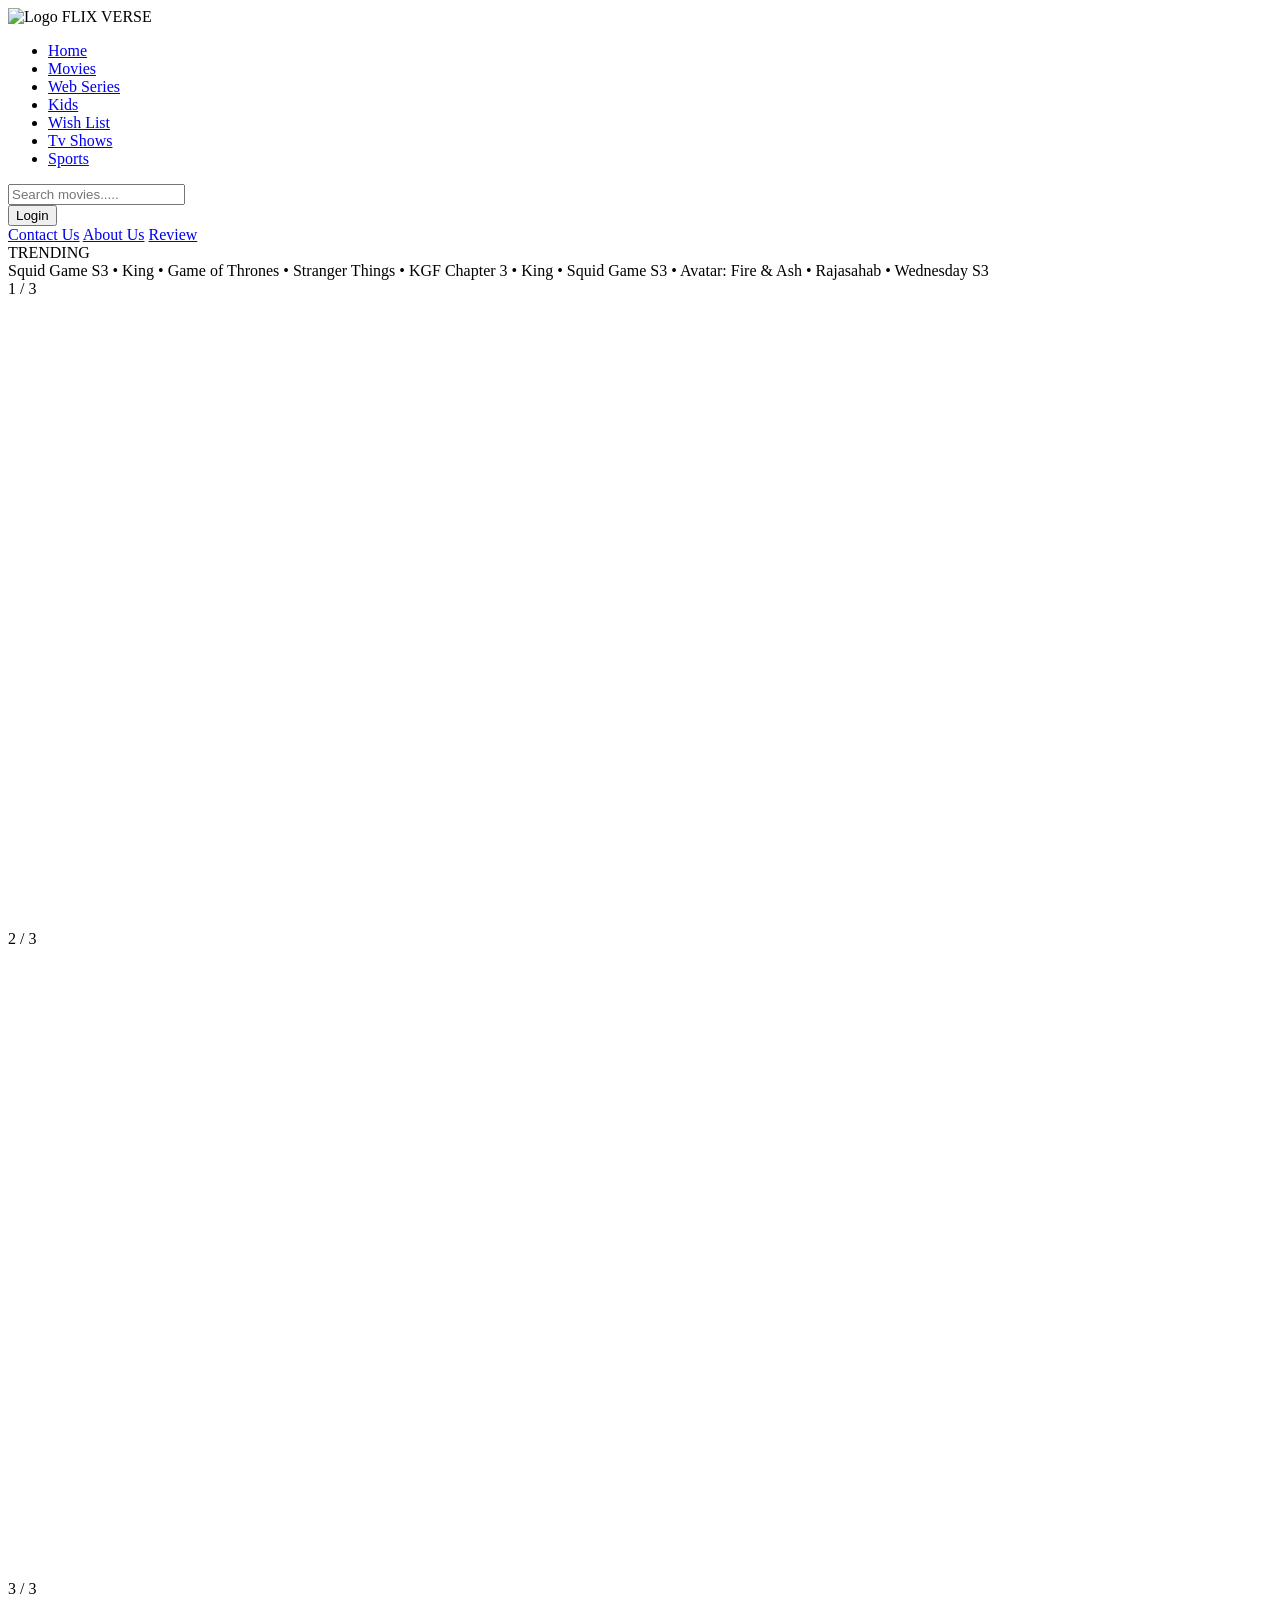
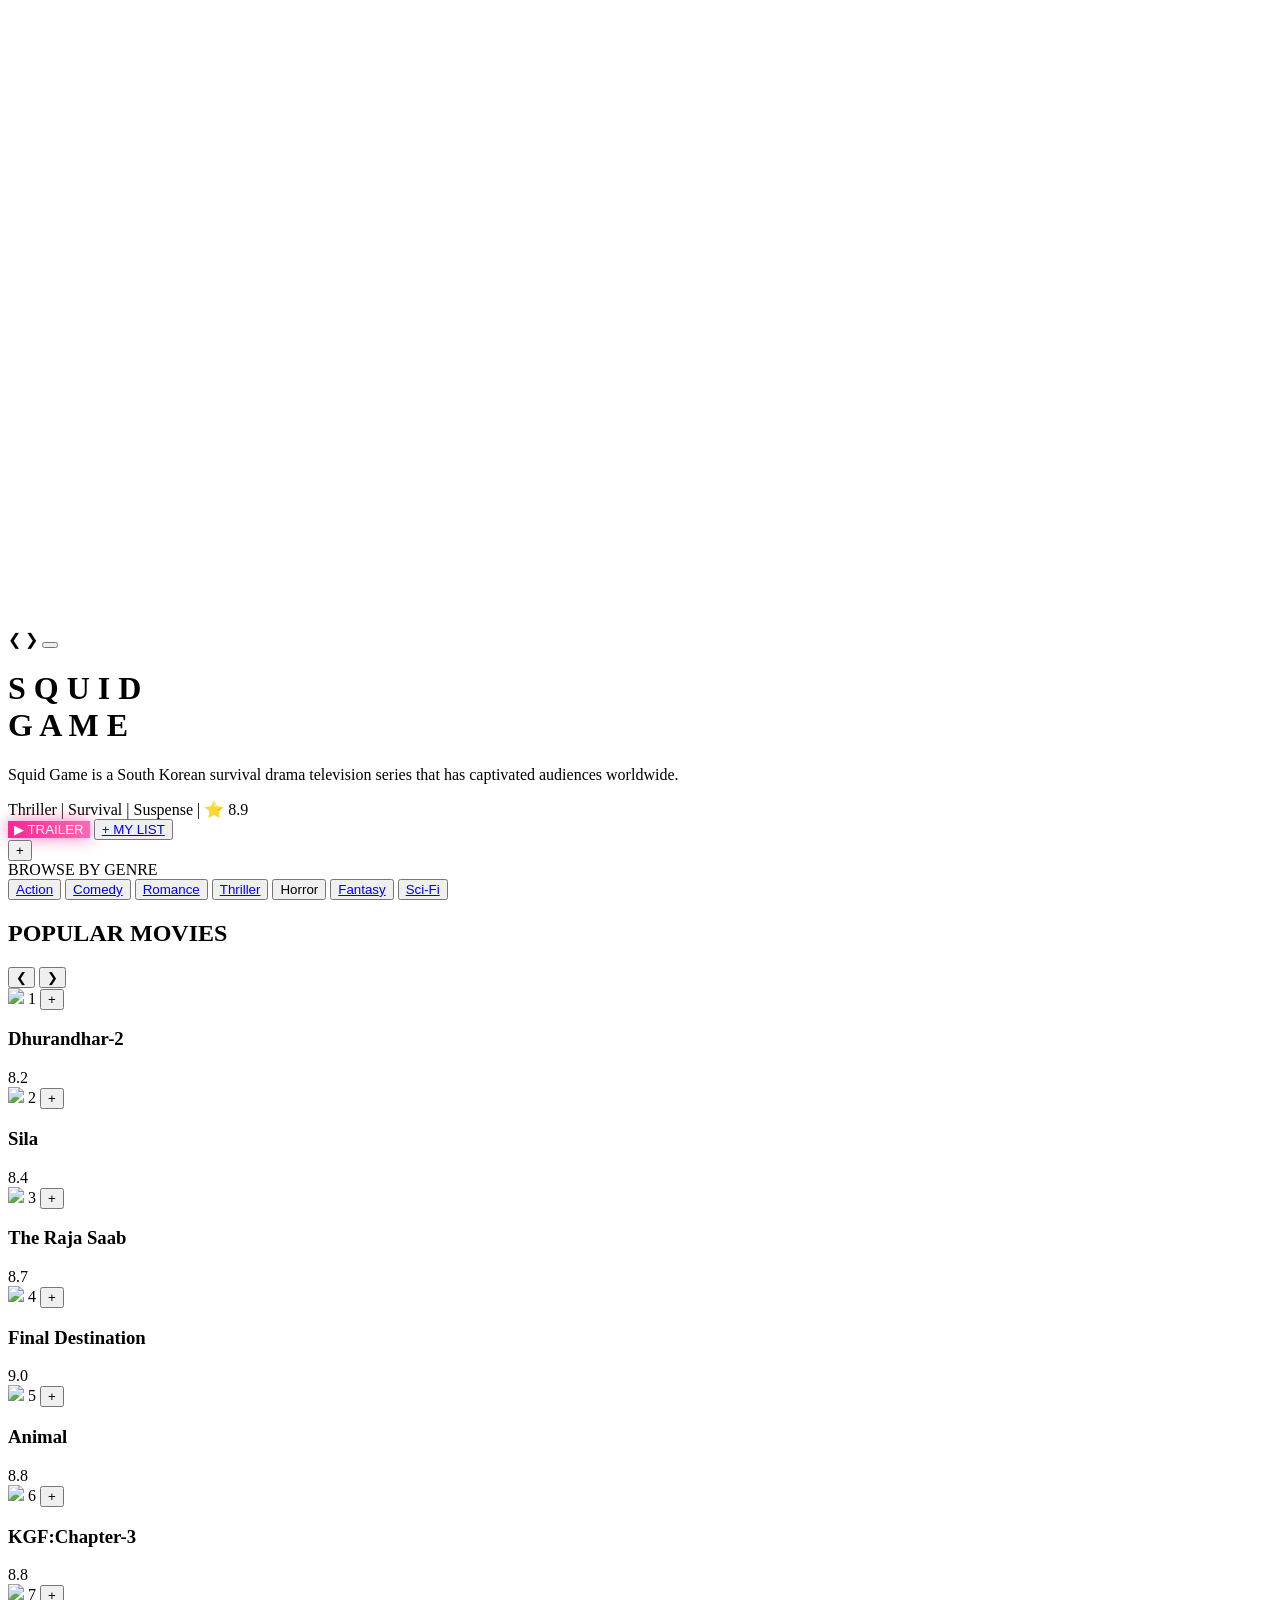
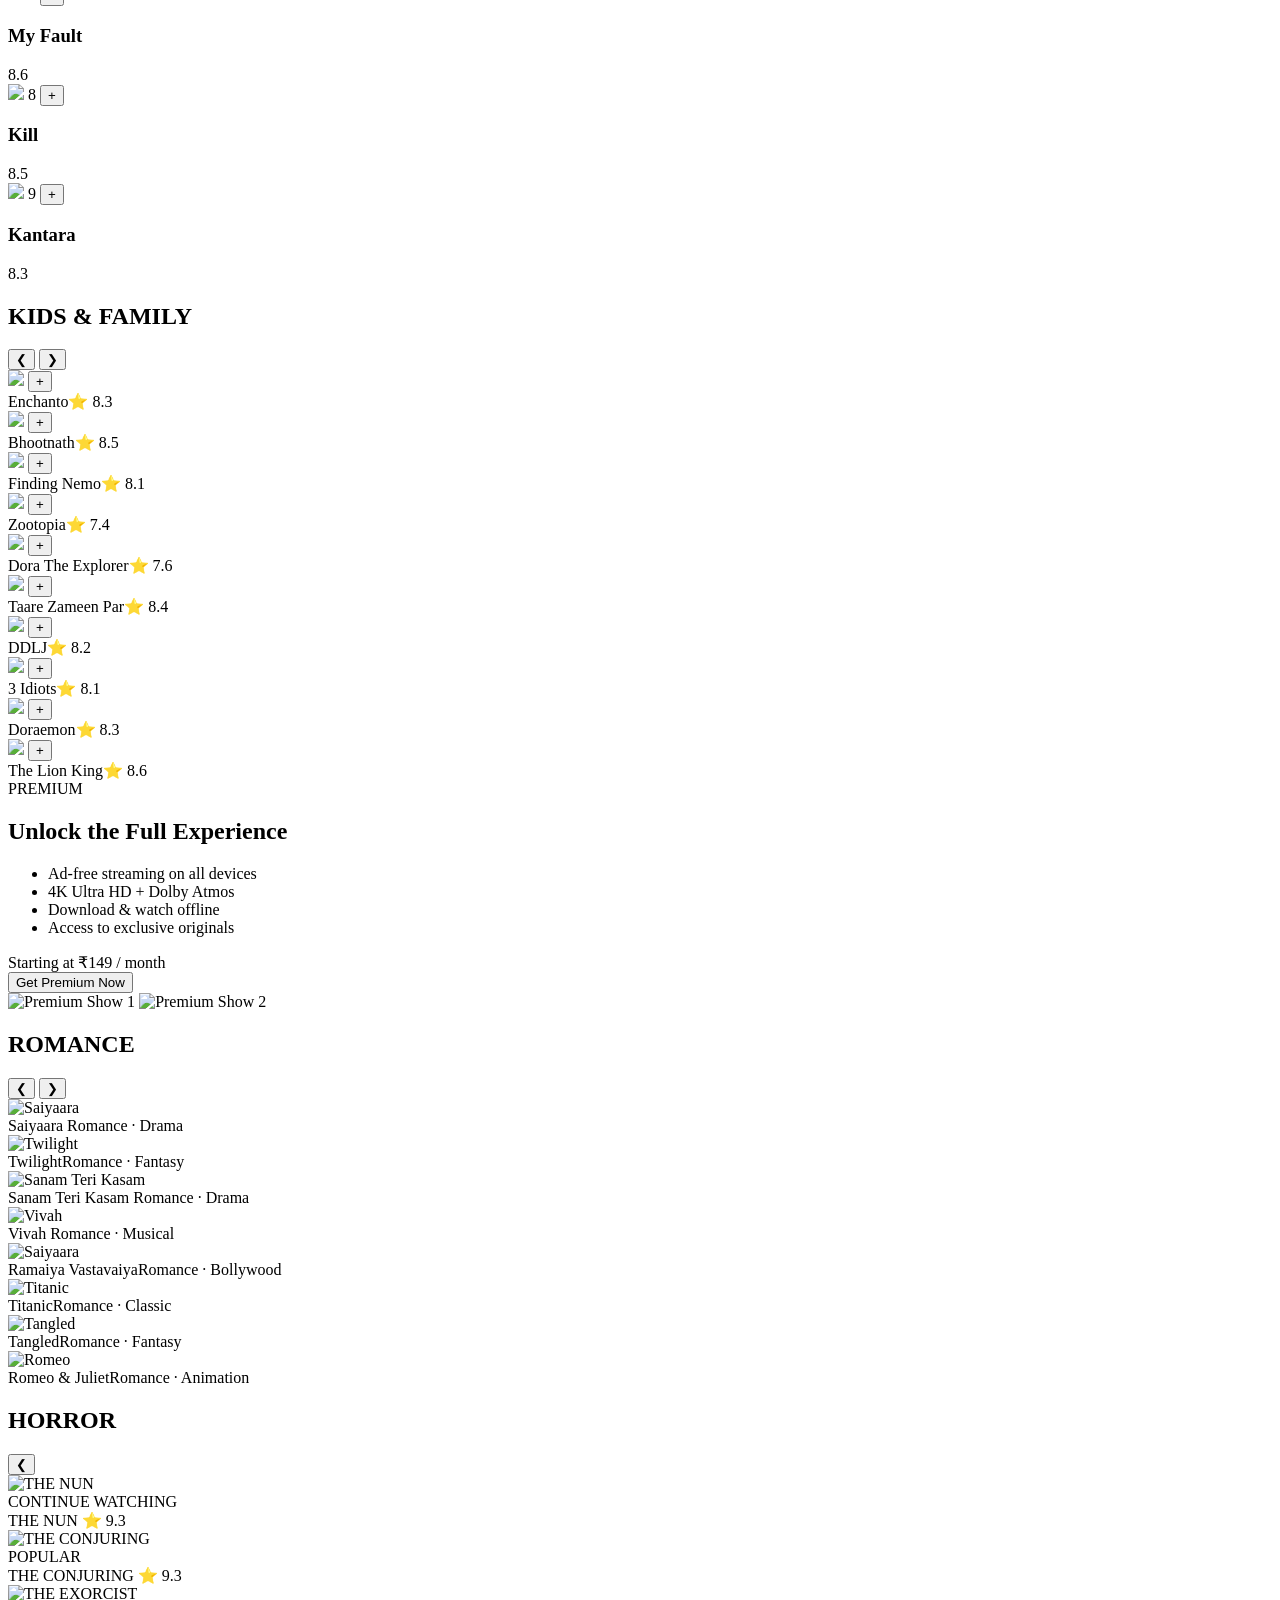
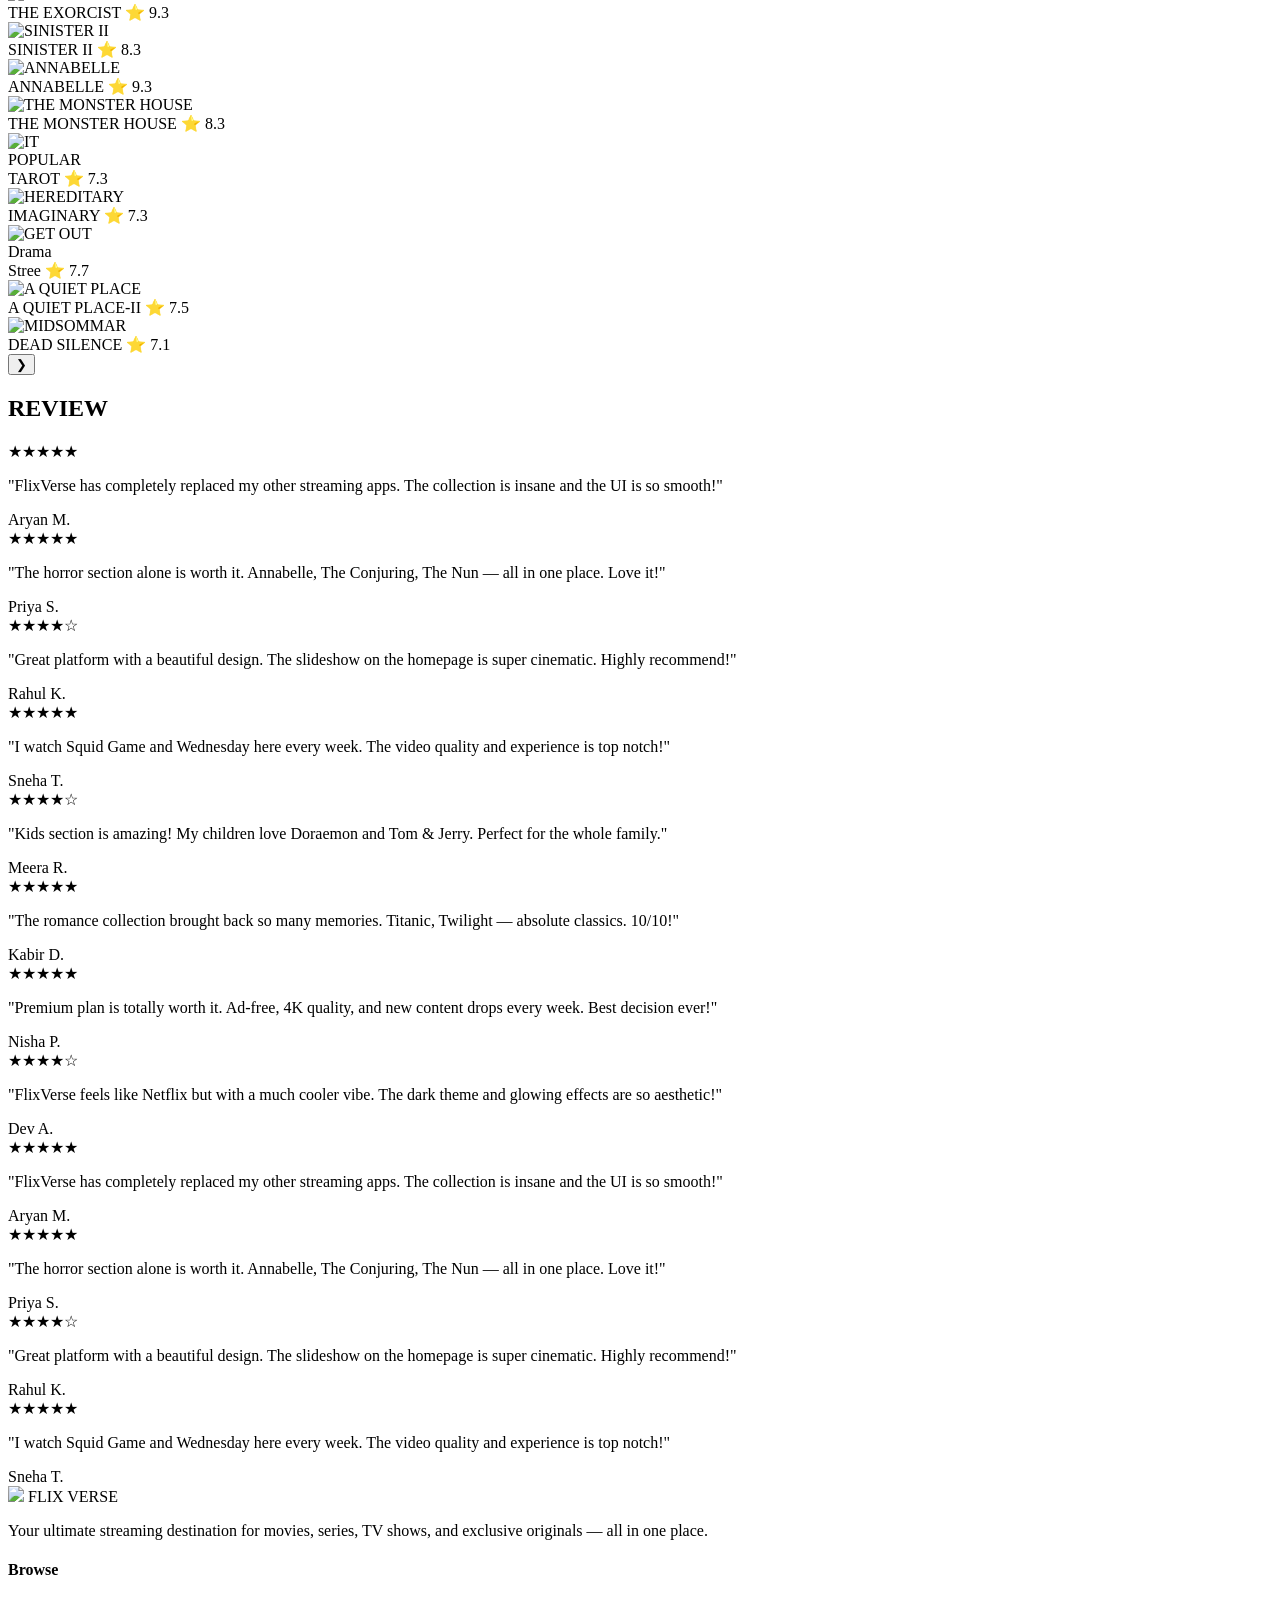
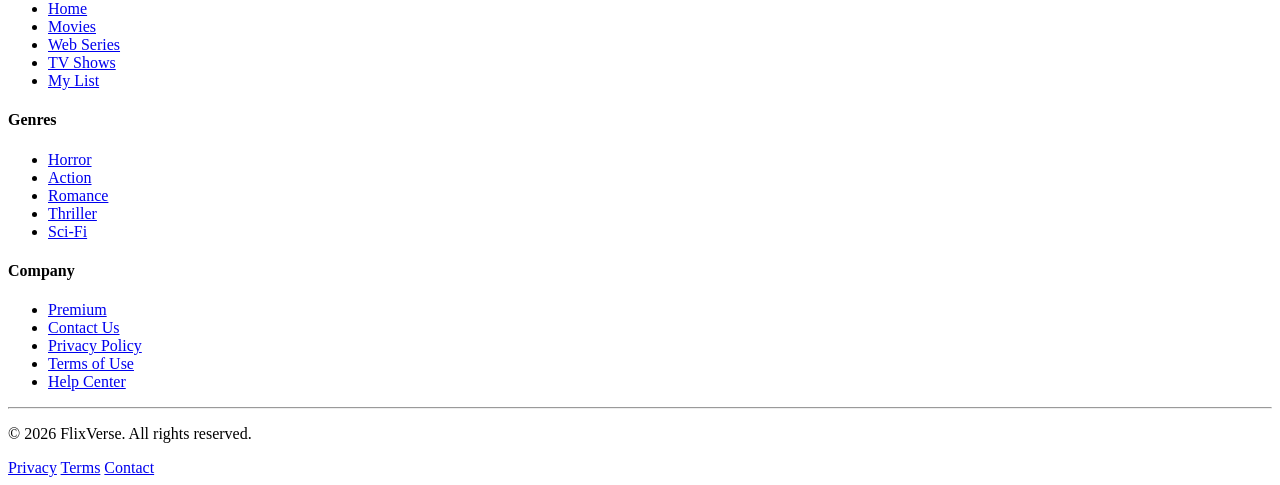
==== index.html @ a15ef5d1 "Rename Index.html to index.html" ====
<!DOCTYPE html>
<html lang="en">
<head>
    <title>FLIXVERSE - HOME</title>
    <link rel="stylesheet" href="CSS/Styleindex.css">
    <link rel="stylesheet" href="https://cdnjs.cloudflare.com/ajax/libs/font-awesome/7.0.1/css/all.min.css">
    <link href="https://fonts.googleapis.com/css2?family=Outfit:wght@300;400;600;800&display=swap" rel="stylesheet">
</head>
<body>
    <div class="box1">
        <img src="MEDIA/logo1.png" alt="Logo">
        <span class="flix">FLIX</span>
        <span class="verse">VERSE</span>
    
    <div class="nav">
      <ul>
        <li><a href="#home">Home</a></li>
        <li><a href="HTML/movies.html">Movies</a></li>
        <li id="ws"><a href="HTML/webseries.html">Web Series</a></li>
        <li><a href="HTML/kids.html">Kids</a></li>
        <li><a href="HTML/wishlist.html">Wish List</a></li>
        <li id="tv"><a href="HTML/tvshow.html">Tv Shows</a></li>
        <li><a href="HTML/sports.html">Sports</a></li>
      </ul>
    </div>

    <div class="search-box">
    <i class="fa-solid fa-magnifying-glass search-icon" id="searchToggle" onclick="toggleSearch()"></i>
    <input type="text" class="search-input" id="searchInput" placeholder="Search movies.....">
    </div>

    <div class="icon">
        <button class="btn1" onclick="window.location.href='html/login.html'">Login</button>
    </div>
<div class="menuicon" id="menuIcon" onclick="toggleMenu()">
    <i class="fa-solid fa-bars" id="menuBarsIcon"></i>
    <div class="menu-dropdown" id="menuDropdown">
    <a href="HTML/contact.html"><i class="fa-solid fa-phone"></i> Contact Us</a>
    <a href="HTML/aboutus.html"><i class="fa-solid fa-circle-info"></i> About Us</a>
    <a href="#reviews-section" onclick="scrollToReviews()"><i class="fa-solid fa-star"></i> Review</a>
    </div>
</div>
<!-- ........trending ticker starts............. -->
<div class="trending-ticker">
    <span class="ticker-label"><i class="fa-solid fa-fire"></i> TRENDING</span>
    <div class="ticker-wrap">
    <div class="ticker-track">
        <span>Squid Game S3</span>
        <span>•</span>
        <span>King</span>
        <span>•</span>
        <span>Game of Thrones</span>
        <span>•</span>
        <span>Stranger Things</span>
        <span>•</span>
        <span>KGF Chapter 3</span>
        <span>•</span>
        <span>King</span>
        <span>•</span>
        <span>Squid Game S3</span>
        <span>•</span>
        <span>Avatar: Fire & Ash</span>
        <span>•</span>
        <span>Rajasahab</span>
        <span>•</span>
        <span>Wednesday S3</span>
    </div>
    </div>
</div>
<!-- ...............trending tickers ends............. -->
<!-- ...........slide show starts............ -->
 <div class="box2">
  <div class="slideshow-container">
   <div class="mySlides fade">
    <div class="numbertext">1 / 3</div>
    <video src="MEDIA/squid game.MP4" autoplay muted id="video1" width="100%" height="100%" style="object-fit:cover;display:block;"></video>
    </div>

    <div class="mySlides fade">
     <div class="numbertext">2 / 3</div>
     <video src="MEDIA/kungfu4.MP4" muted id="video2" width="100%" height="100%" style="object-fit:cover;display:block;"></video>
    </div>

    <div class="mySlides fade">
     <div class="numbertext">3 / 3</div>
     <video src="MEDIA/wednesday.MOV" muted id="video3" width="100%" height="100%" style="object-fit:cover;display:block;"></video>
    </div>
    <a class="prev" onclick="changeHeroSlide(-1)">&#10094;</a>
    <a class="next" onclick="changeHeroSlide(1)">&#10095;</a>

    <!-- Audio toggle button -->
    <button class="slide-audio-btn" id="audioToggleBtn" onclick="toggleSlideAudio()" title="Toggle Audio">
        <i class="fa-solid fa-volume-xmark" id="audioIcon"></i>
    </button>
 </div>

<div class="slidecontent">
    <div class="squid-text">
    <h1 id="slide-title">S Q U I D <br> G A M E</h1>
    <p id="slide-desc">Squid Game is a South Korean survival drama television series that has captivated audiences worldwide. </p>
     <div class="mov-info-tag" id="slide-info">Thriller | Survival | Suspense | ⭐ 8.9</div>
    <div class="buttons">
    <button class="play" onclick="openTrailerModal()" style="background:linear-gradient(90deg,#ff2391,#ff69b4);border:none;color:white;box-shadow:0 0 16px rgba(255,35,145,0.6);">▶ TRAILER</button>
    <button class="list"><a href="HTML/wishlist.html">+ MY LIST</a></button>
    </div>
                    <button class="list" onclick="addToWishlist()" id="plus">+</button>
    </div>
    </div>
        <div class="hero-dots-center">
            <span class="hero-dot active" onclick="goHeroSlide(1)"></span>
            <span class="hero-dot" onclick="goHeroSlide(2)"></span>
            <span class="hero-dot" onclick="goHeroSlide(3)"></span>
        </div>
    </div>
    <!-- ..................Genre starts...............................  -->
<div class="box3">BROWSE BY GENRE</div>

<div class="box4">
  <div class="genre-slides">
    <button class="genre-slide">
        <i class="fa-solid fa-bolt"></i>
        <span><a href="HTML/movies.html">Action</a></span>
    </button>
    <button class="genre-slide">
        <i class="fa-solid fa-face-grin-squint-tears"></i>
        <span><a href="HTML/movies.html">Comedy</a></span>
    </button>
    <button class="genre-slide">
        <i class="fa-solid fa-heart"></i>
        <span><a href="HTML/movies.html">Romance</a></span>
    </button>
    <button class="genre-slide">
        <i class="fa-solid fa-masks-theater"></i>
        <span><a href="HTML/movies.html">Thriller</a></span>
    </button>
    <button class="genre-slide" onclick="scrollToHorror()">
        <i class="fa-solid fa-ghost"></i>
        <span>Horror</span>
    </button>
    <button class="genre-slide">
        <i class="fa-solid fa-hat-wizard"></i>
        <span><a href="HTML/movies.html">Fantasy</a></span>
    </button>
    <button class="genre-slide">
        <i class="fa-solid fa-robot"></i>
        <span><a href="HTML/movies.html">Sci-Fi</a></span>
    </button>
</div>
</div>
<!-- .............popular.starts............. -->
<div class="box5">
    <div class="section-row-header">
        <h2>POPULAR MOVIES</h2>
        <div class="section-nav-btns" id="navbtn">
            <button class="section-nav-btn" onclick="scrollSection('posterScroll', -1)">&#10094;</button>
            <button class="section-nav-btn" onclick="scrollSection('posterScroll', 1)">&#10095;</button>
        </div>
    </div>
    <div class="poster-scroll" id="posterScroll">

        <div class="poster-item">
            <div class="poster1">
                <img src="MEDIA/IMG_7596.JPG">
                <span class="rankno1">1</span>
                <button class="wishlist-plus-btn" onclick="addItemToWishlist('Dhurandhar','MEDIA/IMG_7596.JPG','8.2')">+</button>
            </div>
            <div class="movieinfo"><h3>Dhurandhar-2</h3>
                <div class="rating"><span class="star"><i class="fa-solid fa-star" style="color:rgb(255,221,0);"></i></span>8.2</div>
            </div>
        </div>

        <div class="poster-item">
            <div class="poster2">
                <img src="MEDIA/sila.jpeg">
                <span class="rankno">2</span>
                <button class="wishlist-plus-btn" onclick="addItemToWishlist('Sila','MEDIA/sila.jpeg','8.4')">+</button>
            </div>
            <div class="movieinfo"><h3>Sila</h3>
                <div class="rating"><span class="star"><i class="fa-solid fa-star" style="color:rgb(255,221,0);"></i></span>8.4</div>
            </div>
        </div>

        <div class="poster-item">
            <div class="poster3">
                <img src="MEDIA/toprated3.JPG">
                <span class="rankno">3</span>
                <button class="wishlist-plus-btn" onclick="addItemToWishlist('The Raja Saab','MEDIA/toprated3.JPG','8.7')">+</button>
            </div>
            <div class="movieinfo"><h3>The Raja Saab</h3>
                <div class="rating"><span class="star"><i class="fa-solid fa-star" style="color:rgb(255,221,0);"></i></span>8.7</div>
            </div>
        </div>

        <div class="poster-item">
            <div class="poster4">
                <img src="MEDIA/pre2.JPG">
                <span class="rankno">4</span>
                <button class="wishlist-plus-btn" onclick="addItemToWishlist('Final Destination','MEDIA/pre2.JPG','9.0')">+</button>
            </div>
            <div class="movieinfo"><h3>Final Destination</h3>
                <div class="rating"><span class="star"><i class="fa-solid fa-star" style="color:rgb(255,221,0);"></i></span>9.0</div>
            </div>
        </div>

        <div class="poster-item">
            <div class="poster5">
                <img src="MEDIA/toprated1.JPG">
                <span class="rankno">5</span>
                <button class="wishlist-plus-btn" onclick="addItemToWishlist('Animal','MEDIA/toprated1.JPG','8.8')">+</button>
            </div>
            <div class="movieinfo"><h3>Animal</h3>
                <div class="rating"><span class="star"><i class="fa-solid fa-star" style="color:rgb(255,221,0);"></i></span>8.8</div>
            </div>
        </div>

        <div class="poster-item">
            <div class="poster6">
                <img src="MEDIA/pstr-img1.png">
                <span class="rankno">6</span>
                <button class="wishlist-plus-btn" onclick="addItemToWishlist('KGF: Chapter-2','MEDIA/pstr-img1.png','8.8')">+</button>
            </div>
            <div class="movieinfo"><h3>KGF:Chapter-3</h3>
                <div class="rating"><span class="star"><i class="fa-solid fa-star" style="color:rgb(255,221,0);"></i></span>8.8</div>
            </div>
        </div>

        <div class="poster-item">
            <div class="poster7">
                <img src="MEDIA/My Fault.jpeg">
                <span class="rankno">7</span>
                <button class="wishlist-plus-btn" onclick="addItemToWishlist('Pushpa 2','MEDIA/toprated2.JPG','8.6')">+</button>
            </div>
            <div class="movieinfo"><h3>My Fault</h3>
                <div class="rating"><span class="star"><i class="fa-solid fa-star" style="color:rgb(255,221,0);"></i></span>8.6</div>
            </div>
        </div>

        <div class="poster-item">
            <div class="poster8">
                <img src="MEDIA/Kill.JPG">
                <span class="rankno">8</span>
                <button class="wishlist-plus-btn" onclick="addItemToWishlist('Stree 2','MEDIA/toprated4.JPG','8.5')">+</button>
            </div>
            <div class="movieinfo"><h3>Kill</h3>
                <div class="rating"><span class="star"><i class="fa-solid fa-star" style="color:rgb(255,221,0);"></i></span>8.5</div>
            </div>
        </div>

        <div class="poster-item">
            <div class="poster9">
                <img src="MEDIA/Kantara.JPG">
                <span class="rankno">9</span>
                <button class="wishlist-plus-btn" onclick="addItemToWishlist('Jawan','MEDIA/toprated5.JPG','8.3')">+</button>
            </div>
            <div class="movieinfo"><h3>Kantara</h3>
                <div class="rating"><span class="star"><i class="fa-solid fa-star" style="color:rgb(255,221,0);"></i></span>8.3</div>
            </div>
        </div>

    </div>
</div>
<!-- ..........kids section starts............... -->
<div class="box6">
    <div class="section-row-header kids-header">
        <h2>KIDS & FAMILY</h2>
        <div class="section-nav-btns">
            <button class="section-nav-btn pink" onclick="scrollSection('kidsScroll', -1)">&#10094;</button>
            <button class="section-nav-btn pink" onclick="scrollSection('kidsScroll', 1)">&#10095;</button>
        </div>
    </div>
    <div class="box6kids">
        <div class="movposkid" id="kidsScroll">
        <div class="kid-card">
        <img src="MEDIA/kid9.JPG">
        <button class="wishlist-plus-btn" onclick="addItemToWishlist('Enchanto','MEDIA/kid9.JPG','8.3')">+</button>
        <div class="kid-info"><span>Enchanto</span><span class="kid-rating">⭐ 8.3</span></div>
        </div>
        <div class="kid-card">
        <img src="MEDIA/kid1 (3).JPG">
        <button class="wishlist-plus-btn" onclick="addItemToWishlist('Bhootnath','MEDIA/kid1 (3).JPG','8.5')">+</button>
                <div class="kid-info"><span>Bhootnath</span><span class="kid-rating">⭐ 8.5</span></div>
            </div>
            <div class="kid-card">
                <img src="MEDIA/nemo.jpeg">
                <button class="wishlist-plus-btn" onclick="addItemToWishlist('Finding Nemo','MEDIA/nemo.jpeg','8.1')">+</button>
                <div class="kid-info"><span>Finding Nemo</span><span class="kid-rating">⭐ 8.1</span></div>
            </div>
            <div class="kid-card">
                <img src="MEDIA/kid1 (4).JPG">
                <button class="wishlist-plus-btn" onclick="addItemToWishlist('Zootopia','MEDIA/kid1 (4).JPG','7.4')">+</button>
                <div class="kid-info"><span>Zootopia</span><span class="kid-rating">⭐ 7.4</span></div>
            </div>
            <div class="kid-card">
                <img src="MEDIA/dora.jpeg">
                <button class="wishlist-plus-btn" onclick="addItemToWishlist('Tangled','MEDIA/dora.jpeg','7.6')">+</button>
                <div class="kid-info"><span>Dora The Explorer</span><span class="kid-rating">⭐ 7.6</span></div>
            </div>
            <div class="kid-card">
                <img src="MEDIA/kid1 (6).JPG">
                <button class="wishlist-plus-btn" onclick="addItemToWishlist('Taare Zameen Par','MEDIA/kid1 (6).JPG','8.4')">+</button>
                <div class="kid-info"><span>Taare Zameen Par</span><span class="kid-rating">⭐ 8.4</span></div>
            </div>
            <div class="kid-card">
                <img src="MEDIA/kid1 (1).JPG">
                <button class="wishlist-plus-btn" onclick="addItemToWishlist('DDLJ','MEDIA/kid1 (1).JPG','8.2')">+</button>
                <div class="kid-info"><span>DDLJ</span><span class="kid-rating">⭐ 8.2</span></div>
            </div>
            <div class="kid-card">
                <img src="MEDIA/IMG_7895.JPG.jpeg">
                <button class="wishlist-plus-btn" onclick="addItemToWishlist('3 Idiots','MEDIA/IMG_7895.JPG.jpeg','8.1')">+</button>
                <div class="kid-info"><span>3 Idiots</span><span class="kid-rating">⭐ 8.1</span></div>
            </div>
            <div class="kid-card">
                <img src="MEDIA/doremon.jpeg">
                <button class="wishlist-plus-btn" onclick="addItemToWishlist('Doraemon','MEDIA/doremon.jpeg','8.3')">+</button>
                <div class="kid-info"><span>Doraemon</span><span class="kid-rating">⭐ 8.3</span></div>
            </div>
            <div class="kid-card">
                <img src="MEDIA/wsh 4.JPG">
                <button class="wishlist-plus-btn" onclick="addItemToWishlist('Dragon Ball Z','MEDIA/goku.jpeg','8.6')">+</button>
                <div class="kid-info"><span>The Lion King</span><span class="kid-rating">⭐ 8.6</span></div>
            </div>
        </div>
    </div>
</div>
<!-- ...................premiumbarstarts.................... -->
<div class="box7">
    <div class="premium-left">
        <div class="premium-badge"><i class="fa-solid fa-crown"></i> PREMIUM</div>
        <h2 class="premium-title">Unlock the Full Experience</h2>
        <ul class="premium-offers">
            <li><i class="fa-solid fa-check"></i> Ad-free streaming on all devices</li>
            <li id="pregap"><i class="fa-solid fa-check"></i> 4K Ultra HD + Dolby Atmos</li>
            <li><i class="fa-solid fa-check"></i> Download & watch offline</li>
            <li><i class="fa-solid fa-check"></i> Access to exclusive originals</li>
        </ul>
        <div class="premium-price">Starting at <span>₹149 / month</span></div>
        <button class="premium-cta" onclick="window.location.href='HTML/premium.html'">Get Premium Now</button>
    </div>
    <div class="premium-right">
        <img src="MEDIA/series1.JPG" alt="Premium Show 1" class="premium-img">
        <img src="MEDIA/premium1.JPG" alt="Premium Show 2" class="premium-img">
    </div>
</div>
<!-- .............................premiumends............................ -->
<!-- ............................romance sec starts........................... -->
<div class="romance-row-section">
    <div class="romance-row-header">
        <h2 class="romance-row-title">ROMANCE</h2>
        <div class="romance-row-btns">
            <button class="romance-scroll-btn" onclick="scrollRomanceRow(-1)">&#10094;</button>
            <button class="romance-scroll-btn" onclick="scrollRomanceRow(1)">&#10095;</button>
        </div>
    </div>
    <div class="romance-row-track" id="romanceRowTrack">

        <div class="rom-card" onclick="playRomVideo('MEDIA/saiyaara vid.mp4','MEDIA/wsh 3.JPG')">
            <img src="MEDIA/wsh 3.JPG" alt="Saiyaara">
            <div class="rom-overlay"><i class="fa-solid fa-play"></i></div>
            <div class="rom-info"><span class="rom-title">Saiyaara</span>
            <span class="rom-genre">Romance · Drama</span></div>
        </div>

        <div class="rom-card" onclick="playRomVideo('MEDIA/twilight video.mp4','MEDIA/rom2.JPG')">
            <img src="MEDIA/rom2.JPG" alt="Twilight">
            <div class="rom-overlay"><i class="fa-solid fa-play"></i></div>
            <div class="rom-info"><span class="rom-title">Twilight</span><span class="rom-genre">Romance · Fantasy</span></div>
        </div>

        <div class="rom-card" onclick="playRomVideo('MEDIA/stk vid.mp4','MEDIA/f1 (4).JPG')">
            <img src="MEDIA/f1 (4).JPG" alt="Sanam Teri Kasam">
            <div class="rom-overlay"><i class="fa-solid fa-play"></i></div>
            <div class="rom-info"><span class="rom-title">Sanam Teri Kasam</span>
            <span class="rom-genre">Romance · Drama</span></div>
        </div>

        <div class="rom-card" onclick="playRomVideo('MEDIA/vivah vid.mp4','MEDIA/f1 (6).JPG')">
            <img src="MEDIA/f1 (6).JPG" alt="Vivah">
            <div class="rom-overlay"><i class="fa-solid fa-play"></i></div>
            <div class="rom-info"><span class="rom-title">Vivah</span>
            <span class="rom-genre">Romance · Musical</span></div>
        </div>

        <div class="rom-card" onclick="playRomVideo('MEDIA/rv vid.mp4','MEDIA/rom1.jpeg')">
            <img src="MEDIA/rom1.jpeg" alt="Saiyaara">
            <div class="rom-overlay"><i class="fa-solid fa-play"></i></div>
            <div class="rom-info"><span class="rom-title">Ramaiya Vastavaiya</span><span class="rom-genre">Romance · Bollywood</span></div>
        </div>

        <div class="rom-card" onclick="playRomVideo('MEDIA/titanic.mp4','MEDIA/movies6.JPG')">
            <img src="MEDIA/movies6.JPG" alt="Titanic">
            <div class="rom-overlay"><i class="fa-solid fa-play"></i></div>
            <div class="rom-info"><span class="rom-title">Titanic</span><span class="rom-genre">Romance · Classic</span></div>
        </div>

        <div class="rom-card" onclick="playRomVideo('MEDIA/TANGLED.mp4','MEDIA/kid1 (5).JPG')">
            <img src="MEDIA/kid1 (5).JPG" alt="Tangled">
            <div class="rom-overlay"><i class="fa-solid fa-play"></i></div>
            <div class="rom-info"><span class="rom-title">Tangled</span><span class="rom-genre">Romance · Fantasy</span></div>
        </div>

        <div class="rom-card" onclick="playRomVideo('MEDIA/twilight.mp4','MEDIA/rom7.jpeg')">
            <img src="MEDIA/rom7.jpeg" alt="Romeo">
            <div class="rom-overlay"><i class="fa-solid fa-play"></i></div>
            <div class="rom-info"><span class="rom-title">Romeo &amp; Juliet</span><span class="rom-genre">Romance · Animation</span></div>
        </div>

    </div>
</div>
<!--  .............romance row ends............... -->
<!-- .............horror starts.................. -->
    <section class="movies" id="horror-section">
        <h2 class="section-title">HORROR</h2>

        <div class="horror-slider-wrapper">
            <button class="horror-prev" onclick="scrollHorror(-1)">&#10094;</button>

            <div class="movie-row" id="horrorRow">
                <div class="movie-card" data-rank="1">
                    <div class="poster-container" onclick="triggerHorror(this)">
                        <img src="MEDIA/ho1.JPG" alt="THE NUN" class="poster">
                        <div class="movie-tag">CONTINUE WATCHING</div>
                        <div class="horror-overlay"></div>
                    </div>
                    <div class="movie-info">
                        <span class="movie-title">THE NUN</span>
                        <span class="movie-rating">⭐ 9.3</span>
                    </div>
                </div>

                <div class="movie-card" data-rank="2">
                    <div class="poster-container" onclick="triggerHorror(this)">
                        <img src="MEDIA/ho2.JPG" alt="THE CONJURING" class="poster">
                        <div class="movie-tag">POPULAR</div>
                        <div class="horror-overlay"></div>
                    </div>
                    <div class="movie-info">
                        <span class="movie-title">THE CONJURING</span>
                        <span class="movie-rating">⭐ 9.3</span>
                    </div>
                </div>

                <div class="movie-card" data-rank="3">
                    <div class="poster-container" onclick="triggerHorror(this)">
                        <img src="MEDIA/ho3.JPG" alt="THE EXORCIST">
                        <div class="horror-overlay"></div>
                    </div>
                    <div class="movie-info">
                        <span class="movie-title">THE EXORCIST</span>
                        <span class="movie-rating">⭐ 9.3</span>
                    </div>
                </div>

                <div class="movie-card" data-rank="4">
                    <div class="poster-container" onclick="triggerHorror(this)">
                        <img src="MEDIA/ho4.JPG" alt="SINISTER II">
                        <div class="horror-overlay"></div>
                    </div>
                    <div class="movie-info">
                        <span class="movie-title">SINISTER II</span>
                        <span class="movie-rating">⭐ 8.3</span>
                    </div>
                </div>

                <div class="movie-card" data-rank="5">
                    <div class="poster-container" onclick="triggerHorror(this)">
                        <img src="MEDIA/ho5.JPG" alt="ANNABELLE">
                        <div class="horror-overlay"></div>
                    </div>
                    <div class="movie-info">
                        <span class="movie-title">ANNABELLE</span>
                        <span class="movie-rating">⭐ 9.3</span>
                    </div>
                </div>

<div class="movie-card" data-rank="6">
    <div class="poster-container" onclick="triggerHorror(this)">
    <img src="MEDIA/ho6.JPG" alt="THE MONSTER HOUSE">
        <div class="horror-overlay"></div>
    </div>
    <div class="movie-info">
    <span class="movie-title">THE MONSTER HOUSE</span>
        <span class="movie-rating">⭐ 8.3</span>
        </div>
    </div>

                <div class="movie-card" data-rank="7">
                    <div class="poster-container" onclick="triggerHorror(this)">
                        <img src="MEDIA/ho7.JPG" alt="IT">
                        <div class="movie-tag">POPULAR</div>
                        <div class="horror-overlay"></div>
                    </div>
                    <div class="movie-info">
                        <span class="movie-title">TAROT</span>
                        <span class="movie-rating">⭐ 7.3</span>
                    </div>
                </div>

                <div class="movie-card" data-rank="8">
                    <div class="poster-container" onclick="triggerHorror(this)">
                        <img src="MEDIA/ho8.JPG" alt="HEREDITARY">
                        <div class="horror-overlay"></div>
                    </div>
                    <div class="movie-info">
                        <span class="movie-title">IMAGINARY</span>
                        <span class="movie-rating">⭐ 7.3</span>
                    </div>
                </div>

                <div class="movie-card" data-rank="9">
                    <div class="poster-container" onclick="triggerHorror(this)">
                        <img src="MEDIA/kid1 (2).JPG" alt="GET OUT">
                        <div class="movie-tag">Drama</div>
                        <div class="horror-overlay"></div>
                    </div>
                    <div class="movie-info">
                        <span class="movie-title">Stree</span>
                        <span class="movie-rating">⭐ 7.7</span>
                    </div>
                </div>

                <div class="movie-card" data-rank="10">
                    <div class="poster-container" onclick="triggerHorror(this)">
                        <img src="MEDIA/ho10.jpeg" alt="A QUIET PLACE">
                        <div class="horror-overlay"></div>
                    </div>
                    <div class="movie-info">
                        <span class="movie-title">A QUIET PLACE-II</span>
                        <span class="movie-rating">⭐ 7.5</span>
                    </div>
                </div>

                <div class="movie-card" data-rank="11">
                    <div class="poster-container" onclick="triggerHorror(this)">
                        <img src="MEDIA/HO11.jpeg" alt="MIDSOMMAR">
                        <div class="horror-overlay"></div>
                    </div>
                    <div class="movie-info">
                        <span class="movie-title">DEAD SILENCE</span>
                        <span class="movie-rating">⭐ 7.1</span>
                    </div>
                </div>

            </div>

            <button class="horror-next" onclick="scrollHorror(1)">&#10095;</button>
        </div>
    </section>
<!-- ...............horror ends..................... -->

<!-- ══════════ REVIEWS SECTION ══════════ -->
<section class="reviews-section" id="reviews-section">
    <div class="reviews-header">
        <h2><i class="fa-solid fa-comments"></i> REVIEW</h2>
    </div>
    <div class="reviews-track-wrap">
        <div class="reviews-track">

            <div class="review-card">
                <div class="review-stars">★★★★★</div>
                <p class="review-text">"FlixVerse has completely replaced my other streaming apps. The collection is insane and the UI is so smooth!"</p>
                <div class="review-author"><img src="MEDIA/logo1.png" alt=""><span>Aryan M.</span></div>
            </div>

            <div class="review-card">
                <div class="review-stars">★★★★★</div>
                <p class="review-text">"The horror section alone is worth it. Annabelle, The Conjuring, The Nun — all in one place. Love it!"</p>
                <div class="review-author"><img src="MEDIA/logo1.png" alt=""><span>Priya S.</span></div>
            </div>

            <div class="review-card">
                <div class="review-stars">★★★★☆</div>
                <p class="review-text">"Great platform with a beautiful design. The slideshow on the homepage is super cinematic. Highly recommend!"</p>
                <div class="review-author"><img src="MEDIA/logo1.png" alt=""><span>Rahul K.</span></div>
            </div>

            <div class="review-card">
                <div class="review-stars">★★★★★</div>
                <p class="review-text">"I watch Squid Game and Wednesday here every week. The video quality and experience is top notch!"</p>
                <div class="review-author"><img src="MEDIA/logo1.png" alt=""><span>Sneha T.</span></div>
            </div>

            <div class="review-card">
                <div class="review-stars">★★★★☆</div>
                <p class="review-text">"Kids section is amazing! My children love Doraemon and Tom & Jerry. Perfect for the whole family."</p>
                <div class="review-author"><img src="MEDIA/logo1.png" alt=""><span>Meera R.</span></div>
            </div>

            <div class="review-card">
                <div class="review-stars">★★★★★</div>
                <p class="review-text">"The romance collection brought back so many memories. Titanic, Twilight — absolute classics. 10/10!"</p>
                <div class="review-author"><img src="MEDIA/logo1.png" alt=""><span>Kabir D.</span></div>
            </div>

            <div class="review-card">
                <div class="review-stars">★★★★★</div>
                <p class="review-text">"Premium plan is totally worth it. Ad-free, 4K quality, and new content drops every week. Best decision ever!"</p>
                <div class="review-author"><img src="MEDIA/logo1.png" alt=""><span>Nisha P.</span></div>
            </div>

            <div class="review-card">
                <div class="review-stars">★★★★☆</div>
                <p class="review-text">"FlixVerse feels like Netflix but with a much cooler vibe. The dark theme and glowing effects are so aesthetic!"</p>
                <div class="review-author"><img src="MEDIA/logo1.png" alt=""><span>Dev A.</span></div>
            </div>

            <!-- Duplicate set for seamless loop -->
            <div class="review-card">
                <div class="review-stars">★★★★★</div>
                <p class="review-text">"FlixVerse has completely replaced my other streaming apps. The collection is insane and the UI is so smooth!"</p>
                <div class="review-author"><img src="MEDIA/logo1.png" alt=""><span>Aryan M.</span></div>
            </div>
            <div class="review-card">
                <div class="review-stars">★★★★★</div>
                <p class="review-text">"The horror section alone is worth it. Annabelle, The Conjuring, The Nun — all in one place. Love it!"</p>
                <div class="review-author"><img src="MEDIA/logo1.png" alt=""><span>Priya S.</span></div>
            </div>
            <div class="review-card">
                <div class="review-stars">★★★★☆</div>
                <p class="review-text">"Great platform with a beautiful design. The slideshow on the homepage is super cinematic. Highly recommend!"</p>
                <div class="review-author"><img src="MEDIA/logo1.png" alt=""><span>Rahul K.</span></div>
            </div>
            <div class="review-card">
                <div class="review-stars">★★★★★</div>
                <p class="review-text">"I watch Squid Game and Wednesday here every week. The video quality and experience is top notch!"</p>
                <div class="review-author"><img src="MEDIA/logo1.png" alt=""><span>Sneha T.</span></div>
            </div>

        </div>
    </div>
</section>
<!-- ── Romance Video Modal ── -->
<div id="romModal" onclick="if(event.target===this)closeRomVideo()" style="
    display:none;position:fixed;inset:0;z-index:9999;
    background:rgba(6,0,16,0.93);backdrop-filter:blur(12px);
    align-items:center;justify-content:center;">
    <div style="position:relative;width:min(880px,94vw);border-radius:16px;overflow:hidden;
        box-shadow:0 0 60px rgba(255,35,145,0.3),0 0 30px rgba(33,150,243,0.2);
        border:1px solid rgba(255,35,145,0.35);">
        <!-- Thumbnail header with cross -->
        <div id="romModalHeader" style="
            position:relative;height:120px;background-size:cover;background-position:center;
            display:flex;align-items:flex-start;justify-content:flex-end;padding:12px;">
            <div style="position:absolute;inset:0;background:linear-gradient(to bottom,rgba(6,0,16,0.5),rgba(6,0,16,0.85));"></div>
            <button onclick="closeRomVideo()" style="
                position:relative;z-index:2;background:rgba(255,35,145,0.9);border:none;
                color:white;width:38px;height:38px;border-radius:50%;font-size:17px;
                cursor:pointer;display:flex;align-items:center;justify-content:center;
                box-shadow:0 0 14px #ff2391;transition:transform 0.2s,background 0.2s;"
                onmouseover="this.style.background='#ff2391';this.style.transform='scale(1.15)'"
                onmouseout="this.style.background='rgba(255,35,145,0.9)';this.style.transform='scale(1)'">
                <i class="fa-solid fa-xmark"></i>
            </button>
        </div>
        <video id="romVideoPlayer" controls autoplay
            style="width:100%;display:block;background:#000;max-height:72vh;">
        </video>
    </div>
</div>

<script src="JS/Script.js"></script>

<!-- ── Trailer Modal ── -->
<div id="trailerModal" onclick="if(event.target===this)closeTrailer()" style="
    display:none;position:fixed;inset:0;z-index:10000;
    background:rgba(6,0,16,0.95);backdrop-filter:blur(14px);
    align-items:center;justify-content:center;">
    <div style="position:relative;width:min(900px,95vw);border-radius:16px;overflow:hidden;
        box-shadow:0 0 60px rgba(255,35,145,0.4);border:1px solid rgba(255,35,145,0.4);">
        <button onclick="closeTrailer()" style="
            position:absolute;top:12px;right:12px;z-index:2;
            background:rgba(255,35,145,0.9);border:none;color:white;
            width:38px;height:38px;border-radius:50%;font-size:17px;
            cursor:pointer;display:flex;align-items:center;justify-content:center;
            box-shadow:0 0 14px #ff2391;">
            <i class="fa-solid fa-xmark"></i>
        </button>
        <video id="trailerPlayer" controls autoplay
            style="width:100%;display:block;background:#000;max-height:75vh;">
        </video>
    </div>
</div>

<!-- ══════════ SITE FOOTER ══════════ -->
<footer class="site-footer">
 <div class="footer-grid">
  <div class="footer-brand">
    <div class="footer-logo">
        <img src="MEDIA/logo1.png" class="logof">
     <span class="flix">FLIX</span> <span>VERSE</span>
    </div>
    <p>Your ultimate streaming destination for movies, series, TV shows, and exclusive originals — all in one place.</p>
    <div class="footer-socials">
    <a href="https://www.instagram.com." class="footer-social-btn"><i class="fa-brands fa-instagram"></i></a>
    <a href="https://x.com" class="footer-social-btn"><i class="fa-brands fa-x-twitter"></i></a>
    <a href="https://www.youtube.com" class="footer-social-btn"><i class="fa-brands fa-youtube"></i></a>
    <a href="https://www.facebook.com" class="footer-social-btn"><i class="fa-brands fa-facebook-f"></i></a>
    </div>
   </div>

<div class="footer-col">
 <h4>Browse</h4>
            <ul>
                <li><a href="#home">Home</a></li>
                <li><a href="HTML/movies.html">Movies</a></li>
                <li><a href="HTML/webseries.html">Web Series</a></li>
                <li><a href="HTML/tvshow.html">TV Shows</a></li>
                <li><a href="HTML/wishlist.html">My List</a></li>
            </ul>
</div>
<div class="footer-col">
  <h4>Genres</h4>
            <ul>
                <li><a href="#horror-section">Horror</a></li>
                <li><a href="HTML/movies.html">Action</a></li>
                <li><a href="HTML/movies.html">Romance</a></li>
                <li><a href="HTML/movies.html">Thriller</a></li>
                <li><a href="HTML/movies.html">Sci-Fi</a></li>
            </ul>
</div>
<div class="footer-col">
 <h4>Company</h4>
            <ul>
                <li><a href="HTML/premium.html">Premium</a></li>
                <li><a href="HTML/contact.html">Contact Us</a></li>
                <li><a href="HTML/privacy.html">Privacy Policy</a></li>
                <li><a href="HTML/terms.html">Terms of Use</a></li>
                <li><a href="HTML/privacy.html">Help Center</a></li>
            </ul>
</div>
</div>
<hr class="footer-divider">
<div class="footer-bottom">
 <p>&copy; 2026 <span>FlixVerse</span>. All rights reserved.</p>
    <div class="footer-bottom-links">
            <a href="HTML/privacy.html">Privacy</a>
            <a href="HTML/terms.html">Terms</a>
            <a href="HTML/contact.html">Contact</a>
    </div>
</div>
</footer>
</body>
</html>
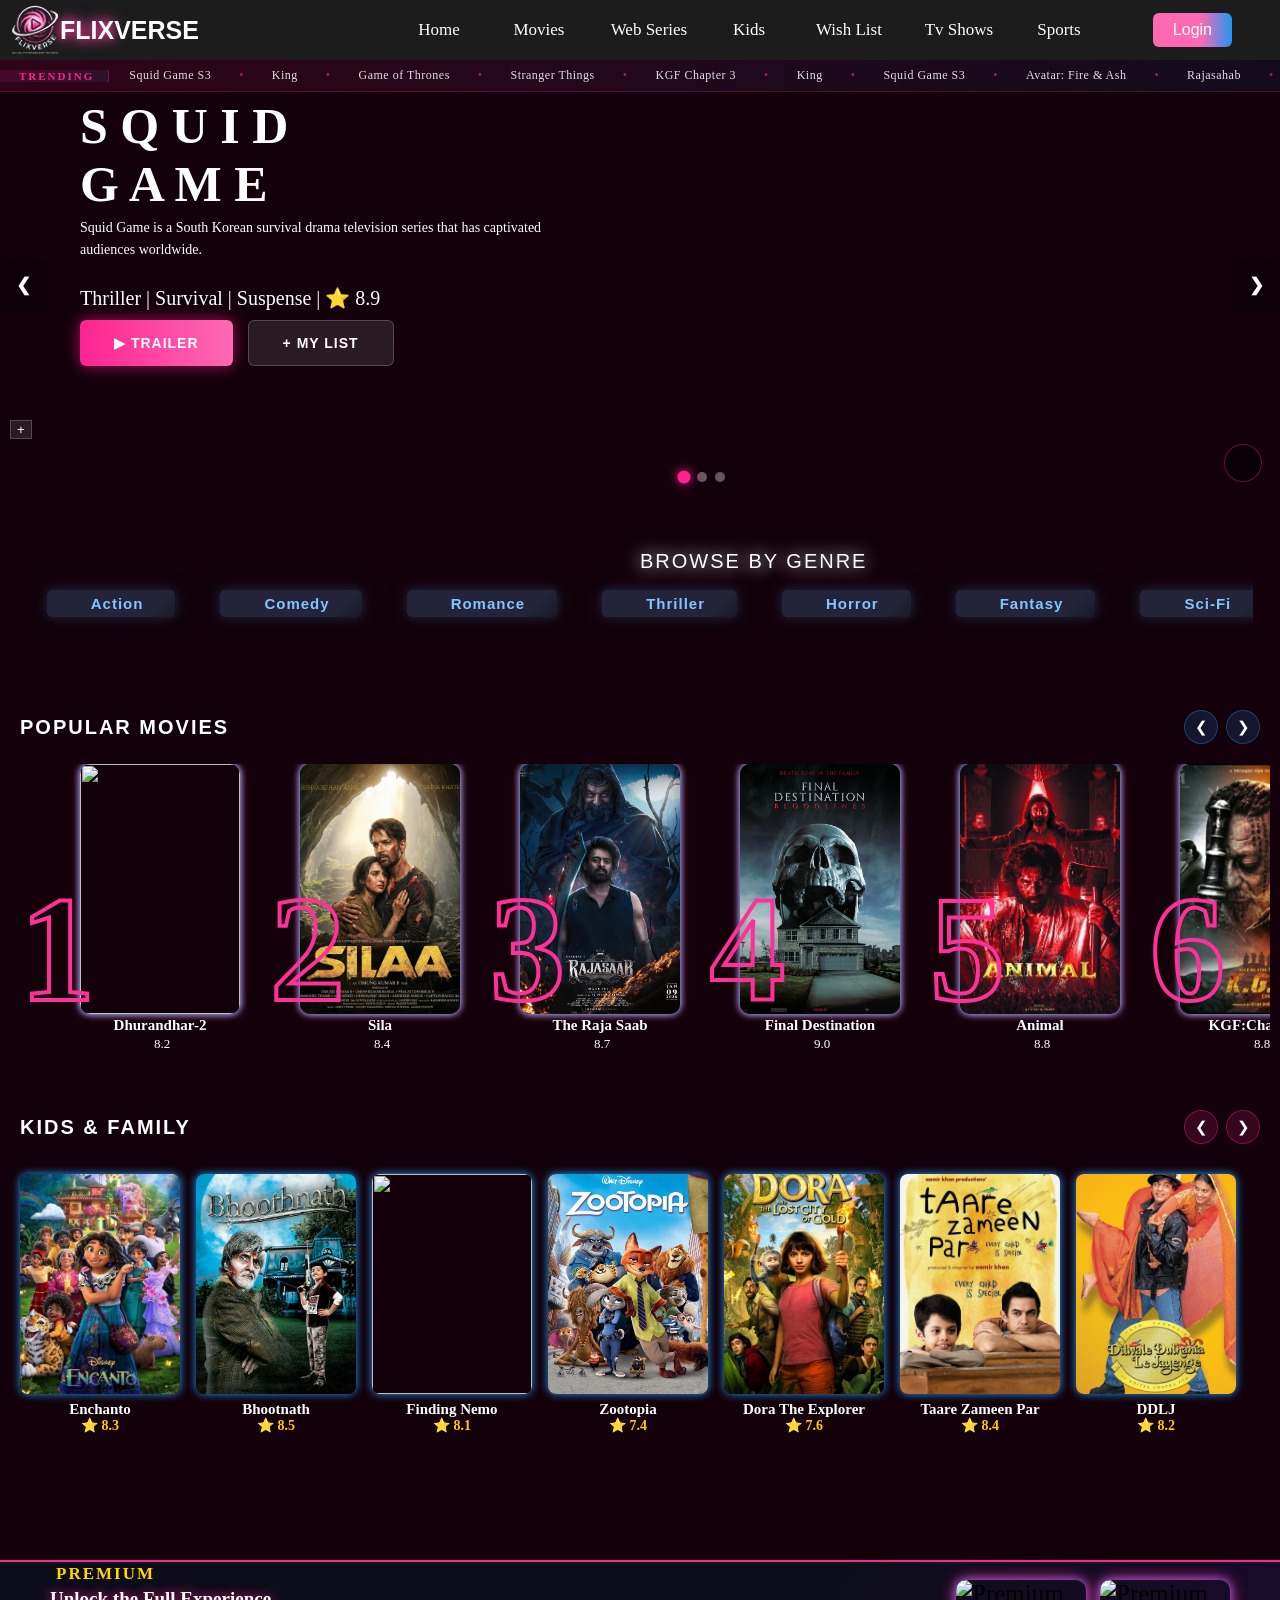
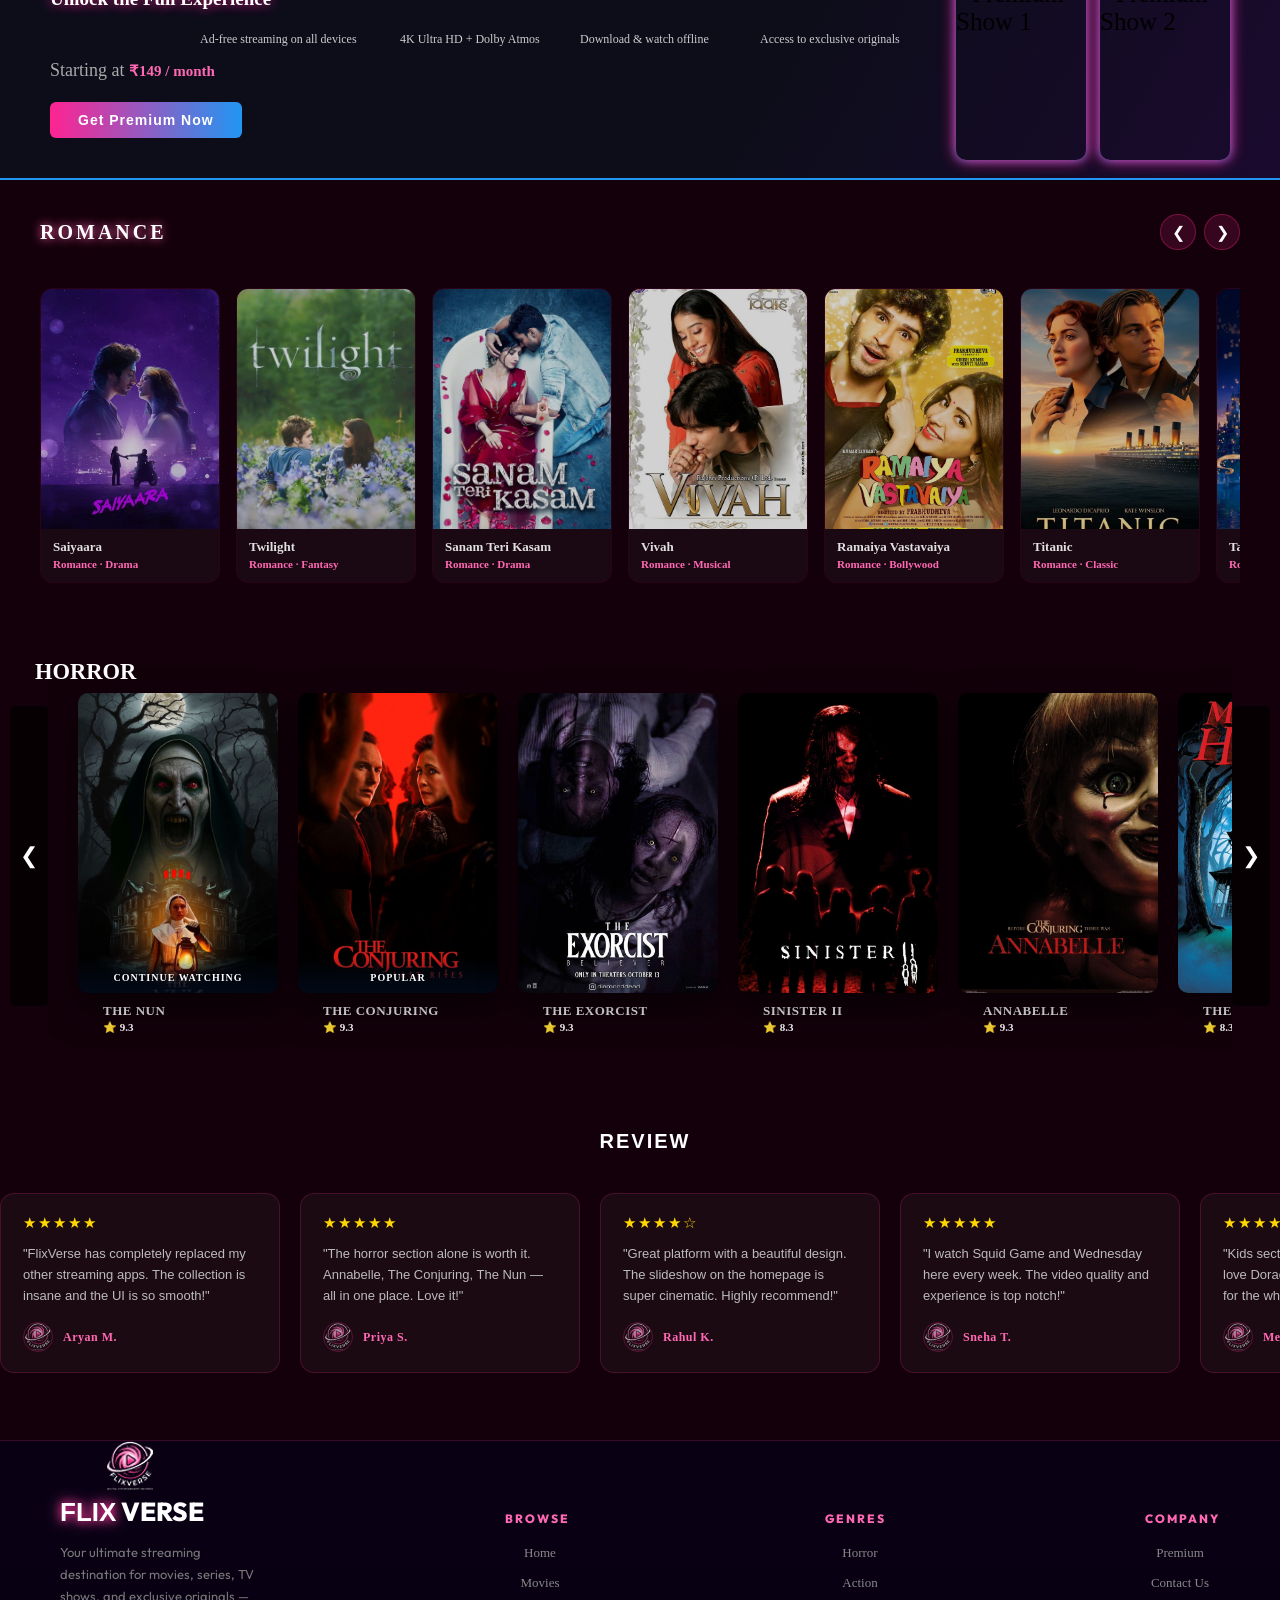
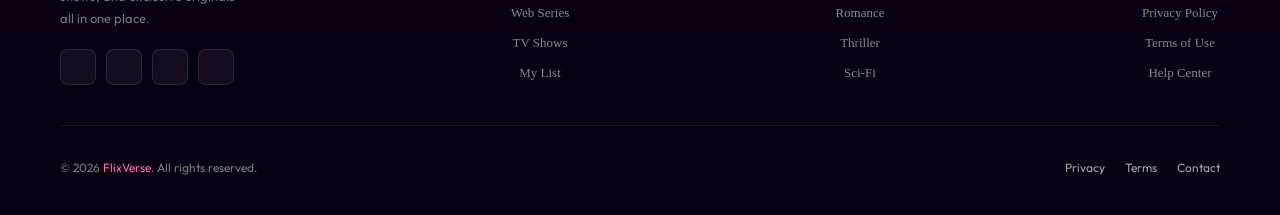
==== commit 401d0d20: "Update fmt.Println message from 'Hello' to 'Goodbye'" ====
--- a/index.html
+++ b/index.html
@@ -2,7 +2,7 @@
 <html lang="en">
 <head>
     <title>FLIXVERSE - HOME</title>
-    <link rel="stylesheet" href="CSS/Styleindex.css">
+    <link rel="stylesheet" href="Styleindex.css">
     <link rel="stylesheet" href="https://cdnjs.cloudflare.com/ajax/libs/font-awesome/7.0.1/css/all.min.css">
     <link href="https://fonts.googleapis.com/css2?family=Outfit:wght@300;400;600;800&display=swap" rel="stylesheet">
 </head>
--- a/Styleindex.css
+++ b/Styleindex.css
@@ -0,0 +1,1834 @@
+
+body
+{
+    margin: 0px;
+    padding: 0px;
+    background-color: rgb(19, 0, 10);
+    min-height: 3100px;
+}
+.box1
+{
+    background-color: rgb(28, 28, 28);
+    height: 60px;
+    display: flex;
+    align-items: center;
+    padding-left: 10px;
+    font-size: 25px;
+    width: 100%;
+    position:absolute;
+    top: 0px;
+    left: 0px;
+}
+.flix 
+{
+    color: white;
+    font-family: 'Montserrat', Arial-black, sans-serif;
+    font-weight: bolder;
+    text-shadow: #ff2391 0px 0px 8px, #ff69b4 0px 0px 16px;
+
+}
+
+.verse 
+{
+     color: white;
+    font-family: 'Montserrat', Arial-black, sans-serif;
+    font-weight: bolder;
+
+}
+.nav
+{
+    color: white;
+    height: 40px;
+    line-height: 40px;
+    overflow: hidden;
+    display: flex;
+    align-items: center;
+}
+ul
+{
+    margin: 0px;
+    padding: 0px;
+    list-style: none;
+    display: flex;
+    align-items: center;
+    gap: 20px;
+    margin-left: 200px;
+}
+ul li
+{
+    text-align: center;
+    font-size: 17px;
+    font-family: Calibri Light;
+    white-space: nowrap;
+    width: 80px;
+}
+#tv
+{
+    margin-left: 10px;
+}
+#ws
+{
+    margin-left: 10px;
+}
+ul li a
+{
+    text-decoration: none;
+    color: white;
+}
+ul li a:hover
+{
+    color: #ff2391;
+    text-decoration: none;
+    text-shadow: 0 0 8px #ff2391, 0 0 16px #ff69b4;
+}
+.search-box
+{
+    display: flex;
+    align-items: center;
+    position: absolute;
+    right: 130px;
+    height: 40px;
+    margin-left: auto;
+    margin-right: 16px;
+    gap: 8px;
+    flex-direction: row-reverse;
+}
+.search-icon
+{
+    cursor: pointer;
+    font-size: 18px;
+    color: white;
+    padding: 6px;
+    z-index: 2;
+    transition: color 0.2s;
+    flex-shrink: 0;
+}
+.search-icon:hover { color: #ff69b4; }
+.btn1
+{
+    position: absolute;
+    right: 20px;
+    top: 0px;
+}
+#toggle-btn { display: none; }
+.search-input
+{
+    width: 0;
+    height: 34px;
+    padding: 0;
+    border: none;
+    outline: none;
+    background: #333;
+    color: white;
+    border-radius: 20px;
+    transition: width 0.4s ease-in-out, opacity 0.4s ease-in-out, padding 0.4s;
+    opacity: 0;
+    pointer-events: none;
+}
+.search-input.open
+{
+    width: 220px;
+    padding: 0 15px;
+    opacity: 1;
+    pointer-events: all;
+}
+.icon label
+{
+    cursor: pointer;
+    font-size: 20px;
+    color: white;
+    padding: 10px;
+    z-index: 2;
+}
+.icon
+{
+    position: absolute;
+    right: 10px;
+    top: 13px;
+    display: flex;
+    align-items: center;
+    gap: 8px;
+    margin-right: 18px;
+    flex-shrink: 0;
+}
+.icon i
+{
+    color: white;
+    font-size: 20px;
+}
+
+/* ── Hamburger menu ── */
+.menuicon {
+    position: absolute;
+    right: 10px;
+    top: 50%;
+    transform: translateY(-50%);
+    z-index: 200;
+    cursor: pointer;
+    border: none;
+    outline: none;
+}
+.menuicon > i {
+    color: white;
+    font-size: 22px;
+    padding: 8px;
+    transition: color 0.2s;
+}
+.menuicon:hover > i { color: #ff2391; }
+.menu-dropdown {
+    display: none;
+    position: absolute;
+    top: 52px;
+    right: 0;
+    background: rgba(6,0,16,0.96);
+    border: 1px solid rgba(255,35,145,0.3);
+    border-radius: 10px;
+    min-width: 160px;
+    overflow: hidden;
+    backdrop-filter: blur(12px);
+    box-shadow: 0 8px 24px rgba(0,0,0,0.5);
+}
+.menu-dropdown.open { display: block; }
+.menu-dropdown a {
+    display: flex;
+    align-items: center;
+    gap: 10px;
+    padding: 12px 18px;
+    color: #ccc;
+    text-decoration: none;
+    font-size: 13px;
+    font-weight: 600;
+    transition: background 0.2s, color 0.2s;
+}
+.menu-dropdown a i { color: #ff2391; font-size: 13px; }
+.menu-dropdown a:hover {
+    background: rgba(255,35,145,0.12);
+    color: #fff;
+}
+
+.btn1 
+{
+    background: linear-gradient(90deg, #ff69b4 60%, #2196f3 100%);
+    color: #fff;
+    font-family: 'Montserrat', Arial, sans-serif;
+    border: none;
+    border-radius: 6px;
+    padding: 8px 20px;
+    font-size: 1rem;
+    margin-left: 12px;
+    /* box-shadow: 0 0 12px #2196f3, 0 0 8px #ff69b4; */
+    transition: background 0.2s, box-shadow 0.2s;
+}
+.btn1:hover 
+{
+    background: linear-gradient(90deg, #2196f3 60%, #ff69b4 100%);
+    box-shadow: 0 0 14px #ff69b4, 0 0 16px #2196f3;
+    cursor: pointer;
+}
+.btn1:hover
+{
+    background-color: white;
+    color: black;
+    cursor: pointer;
+
+}
+/* .....................header ends................................ */
+
+/* ── Trending Ticker ── */
+.trending-ticker {
+    position: absolute;
+    top: 60px;
+    left: 0;
+    width: 100%;
+    height: 32px;
+    background: linear-gradient(90deg, rgba(255,35,145,0.12), rgba(33,150,243,0.08));
+    border-bottom: 1px solid rgba(255,35,145,0.2);
+    display: flex;
+    align-items: center;
+    overflow: hidden;
+    z-index: 999;
+    box-sizing: border-box;
+}
+.ticker-label {
+    flex-shrink: 0;
+    color: #ff2391;
+    font-size: 11px;
+    font-weight: 800;
+    letter-spacing: 2px;
+    padding: 0 14px;
+    border-right: 1px solid rgba(255,35,145,0.3);
+    white-space: nowrap;
+    text-transform: uppercase;
+    z-index: 2;
+    background: inherit;
+}
+.ticker-label i { margin-right: 5px; animation: flicker 1.8s infinite; }
+@keyframes flicker {
+    0%,100% { opacity: 1; } 50% { opacity: 0.5; }
+}
+.ticker-wrap {
+    flex: 1;
+    overflow: hidden;
+    height: 100%;
+    display: flex;
+    align-items: center;
+}
+.ticker-track {
+    display: flex;
+    gap: 28px;
+    white-space: nowrap;
+    animation: tickerScroll 28s linear infinite;
+    padding-left: 20px;
+    color: #ccc;
+    font-size: 12px;
+    font-weight: 500;
+    letter-spacing: 0.5px;
+}
+.ticker-track span:not(:nth-child(even)) { color: #e0e0e0; }
+.ticker-track span:nth-child(even) { color: rgba(255,35,145,0.6); }
+@keyframes tickerScroll {
+    from { transform: translateX(0); }
+    to   { transform: translateX(-50%); }
+}
+/* ...............slide show starts............................... */
+.box2
+{   
+    margin: 0px;
+    padding: 0px;
+    height: 440px;
+    width: 100%;
+     /* border: 2px solid red; */
+    position: absolute;
+    top: 60px;
+    left: 0px;
+}
+
+/* Audio toggle button on slideshow */
+.slide-audio-btn {
+    position: absolute;
+    bottom: 18px;
+    right: 18px;
+    z-index: 20;
+    background: rgba(0,0,0,0.55);
+    border: 1px solid rgba(255,35,145,0.4);
+    color: white;
+    width: 38px;
+    height: 38px;
+    border-radius: 50%;
+    font-size: 15px;
+    cursor: pointer;
+    display: flex;
+    align-items: center;
+    justify-content: center;
+    backdrop-filter: blur(6px);
+    transition: background 0.2s, box-shadow 0.2s, border-color 0.2s;
+}
+.slide-audio-btn:hover {
+    background: rgba(255,35,145,0.7);
+    box-shadow: 0 0 12px #ff2391;
+    border-color: #ff2391;
+}
+
+
+.hero-overlay {
+    position: absolute;
+    inset: 0;
+    background: radial-gradient(circle at 20% 50%, rgba(2, 11, 26, 0.7) 0%, transparent 70%),
+        linear-gradient(to top, var(--bg-deep) 0%, transparent 40%),
+        rgba(2, 11, 26, 0.3);
+    z-index: 5;
+}
+
+.slidecontent {
+    position: relative;
+    color: white;
+    z-index: 10;
+    max-width: 700px;
+    padding: 0 80px;
+    height: 350px;
+    display: flex;
+    flex-direction: column;
+    justify-content: center;
+}
+.numbertext
+{
+    position: relative;
+    top: 10px;
+    
+}
+
+.slide-text h1 {
+    font-size: clamp(32px, 5vw, 64px);
+    font-weight: 700;
+    color: #ff2391;
+    line-height: 1.1;
+    margin-bottom: 20px;
+    background: linear-gradient(to right, #fff, var(--secondary-glow));
+    -webkit-background-clip: text;
+    background-clip: text;
+    -webkit-text-fill-color: transparent;
+    text-transform: uppercase;
+    letter-spacing: -1px;
+}
+#slide-title
+{
+    position: relative;
+    top: 30px;
+     color: rgb(255, 255, 255);
+
+}
+.squidtext h1
+{
+    font-size: 15px;
+}
+.squid-text p {
+    color: var(--text-dim);
+    font-size: 12px;
+    margin-bottom: 35px;
+    max-width: 500px;
+}
+#slide-desc
+{
+    font-size: 14px;
+    line-height: 1.6;
+}
+.mov-info-tag
+{
+    position: relative;
+    bottom:10px;
+    font-size: 20px;
+}
+
+.buttons 
+{
+    display: flex;
+    gap: 15px;
+    margin-bottom: 70px;
+}
+ 
+.list a
+{
+    text-decoration: none;
+    color: white;
+}
+
+.buttons button {
+    padding: 14px 34px;
+    border-radius: 6px;
+    font-weight: 800;
+    font-size: 14px;
+    cursor: pointer;
+    transition: 0.3s;
+    letter-spacing: 1px;
+}
+.play {
+    background: var(--primary-glow);
+    color: white;
+    border: none;
+    box-shadow: 0 0 20px rgba(255, 46, 166, 0.4);
+}
+.play:hover {
+    transform: scale(1.05);
+    box-shadow: 0 0 30px var(--primary-glow);
+}
+.list {
+    background: rgba(255, 255, 255, 0.1);
+    color: white;
+    border: 1px solid rgba(255, 255, 255, 0.2);
+    backdrop-filter: blur(10px);
+}
+
+.list:hover {
+    background: rgba(255, 255, 255, 0.2);
+}
+#plus
+{
+    position: absolute;
+    left: 10px;
+    top: 360px;
+}
+.info {
+    color: var(--text-dim);
+    font-size: 13px;
+    font-weight: 600;
+    letter-spacing: 1px;
+    border-left: 3px solid var(--primary-glow);
+    padding-left: 0px;
+    position: absolute;
+    top: 80px;
+    text-transform: uppercase;
+}
+.hero-dots-center
+{
+    margin-left: 190px ;
+}
+
+/* ...................browse by genre starts................. */
+.box3
+{
+    color: white;
+    font-family:Cambria, Arial, sans-serif;
+    text-shadow: 0 0 18px #fff;
+    letter-spacing: 2px;
+    position: absolute;
+    top: 550px;
+    left:640px;
+    font-size: 20px;
+}
+/* .................browse by genre heading ends ..............*/
+.box4 
+{
+  width: 100%;
+  display: flex;
+  justify-content: flex-start;
+  align-items: center;
+  margin-top: 30px;
+  overflow-x: auto;
+}
+.genre-slide
+{
+    position: absolute;
+    top: 20px;
+    left: 10px;
+    border: none;
+}
+.genre-slides 
+{
+  display: flex;
+  gap: 18px;
+  overflow-x: auto;
+  scrollbar-width: thin;
+  scrollbar-color: #ff43a1 #23243a;
+  padding-bottom: 35px;
+  max-width: 100%;
+}
+.genre-slides::-webkit-scrollbar {
+  height: 10px;
+}
+.genre-slides::-webkit-scrollbar-thumb {
+  background: #ff69b4;
+  border-radius: 8px;
+  box-shadow: 0 0 8px #ff69b4;
+}
+.genre-slides::-webkit-scrollbar-track {
+  background: #23243a;
+  border-radius: 8px;
+}
+/* Genre Buttons Section */
+.box4 
+{
+  width: 100%;
+  display: flex;
+  justify-content: center;
+  align-items: center;
+  position: absolute;
+  top: 570px;
+  left: 5px;
+  margin: 0px;
+  padding: 0px;
+}
+.genre-slides 
+{
+  display: flex;
+  gap: 45px;
+  border: none;
+}
+.genre-slide {
+  background: linear-gradient(135deg, #23243a 80%, #181a2a 100%);
+  color: #00e5ff;
+  font-family: 'Montserrat', Arial, sans-serif;
+  border: none;
+  border-radius: 5px;
+  padding: 5px 32px;
+  font-size: 15px;
+  display: flex;
+  align-items: center;
+  gap: 12px;
+  box-shadow: 0 0 18px #181a2a, 0 0 8px #23243a;
+  cursor: pointer;
+  transition: box-shadow 0.2s, background 0.2s, color 0.2s;
+   position: relative; 
+}
+.genre-slide i {
+  color: #ff83c1;
+  font-size: 15px;
+  /* filter: drop-shadow(0 0 6px #ff69b4); */
+}
+.genre-slide span {
+  color: #81c6ff;
+  font-weight: bold;
+  letter-spacing: 1px;
+}
+.genre-slides span a{
+    text-decoration: none;
+     color: #81c6ff;
+}
+.genre-slide:hover {
+  background: linear-gradient(135deg, #181a2a 80%, #23243a 100%);
+  color: #fff;
+  box-shadow: 0 0 12px #ff69b4, 0 0 24px #00bfff;
+}
+.genre-slide:hover span { 
+  color: #fff;
+}
+.genre-slide:hover i 
+{
+  color: #ff69b4;
+}
+ /* .....................genre button part ends....................................... */
+/* ......................popular movies starts......................... */
+.toprated
+{
+    color: white;
+    font-family: 'Montserrat', Arial, sans-serif;
+    text-shadow: 0 0 8px #fff, 0 0 16px #abd9ff, 0 0 24px #2196f3;
+    margin-left: 4px;
+    letter-spacing: 2px;
+    position: absolute;
+    top: 680px;
+    left:5px;
+    font-size: 18px;
+}
+.box5
+{
+    gap: 10px;
+    width: 100%;
+    height: 380px;
+    position: absolute;
+    top: 710px;
+    left: 0px;
+    display: flex;
+    flex-direction: column;
+    padding: 0 10px;
+    box-sizing: border-box;
+}
+.poster-scroll 
+{
+    display: flex;
+    gap: 20px;
+    overflow-x: auto;
+    padding: 0px 20px 16px 30px;
+    scrollbar-width: none;
+}
+.poster-scroll::-webkit-scrollbar { display: none; }
+
+.poster-item {
+    position: relative;
+    flex-shrink: 0;
+    width: 160px;
+    margin-left: 40px;
+}
+.poster-item .poster1,
+.poster-item .poster2,
+.poster-item .poster3,
+.poster-item .poster4,
+.poster-item .poster5,
+.poster-item .poster6 
+{
+    position: relative;
+}
+
+.poster1 { position: relative; left: 0; top: 0; }
+.poster2 { position: relative; left: 0; top: 0; }
+.poster3 { position: relative; left: 0; top: 0; }
+.poster4 { position: relative; left: 0; top: 0; }
+.poster5 { position: relative; left: 0; top: 0; }
+.poster6 { position: relative; left: 0; top: 0; }
+
+.poster:hover {
+    transform: scale(1.05);
+    box-shadow: 0 0 24px #ff69b4, 0 0 16px #2196f3;
+    cursor: pointer;
+}
+.box5 img
+{
+    width: 160px;
+    height: 250px;
+    border-radius: 10px;
+    box-shadow: 0 0 6px #5bb5ff, 0 0 8px #ff69b4;
+    transition: transform 0.2s, box-shadow 0.2s;
+    object-fit: cover;
+}
+.box5 img:hover {
+    transform: scale(1.05);
+    box-shadow: 0 0 24px #ff69b4, 0 0 16px #2196f3;
+    cursor: pointer;
+}
+/* Rank Number */
+.rankno 
+{
+    position: absolute;
+    left: -30px;
+    top: 110px;
+    text-align: center;
+    font-size: 150px;
+    font-weight: 900;
+    font-family: arial black;
+    color: transparent;
+    -webkit-text-stroke: 4px #ff3198;
+    /* text-shadow: 0 0 10px #ff69b4, 0 0 18px #ff69b4; */
+    z-index: 1;
+    line-height: 1;
+}
+.rankno1
+{
+    position: absolute;
+    left: -60px;
+    top: 110px;
+    text-align: center;
+    font-size: 150px;
+    font-weight: 900;
+    font-family: arial black;
+    color: transparent;
+    -webkit-text-stroke: 4px #ff3198;
+    /* text-shadow: 0 0 10px #ff69b4, 0 0 18px #ff69b4; */
+    z-index: 1;
+    line-height: 1;
+}
+.movieinfo
+{
+    position: relative;
+    top: 1px;
+    left: 0;
+    color: white;
+    font-size: 14px;
+    font-family: Cambria;
+    text-align: center;
+}
+
+.movieinfo h3 { margin: -4px 0 2px; font-size: 15px;
+ }
+
+.rating 
+{
+    position: relative;
+    top: 0;
+    left: 0;
+    color: white;
+    font-size: 13px;
+    display: flex;
+    align-items: center;
+    justify-content: center;
+    gap: 4px;
+    margin-top: 2px;
+}
+
+.star i {
+    color: rgb(255, 221, 0);
+    filter: drop-shadow(0 0 6px rgb(255, 221, 0));
+}
+
+/* Media Queries */
+@media (max-width: 1024px) 
+{
+    .navbar {
+        padding: 20px 30px;
+    }
+
+    .hero 
+    {
+        padding: 0 40px;
+    }
+
+    .genre,
+    .movies,
+    .footer {
+        padding: 40px;
+    }
+}
+
+@media (max-width: 768px) {
+    .hero-text h1 {
+        font-size: 36px;
+    }
+
+    nav {
+        display: none;
+    }
+
+    .genre-container {
+        gap: 10px;
+    }
+
+    .genre-card {
+        min-width: 140px;
+    }
+}
+
+.slideshow-container {
+    position: absolute;
+    top: 0;
+    left: 0;
+    width: 100%;
+    height: 100%;
+    z-index: 1;
+    margin: 0;
+    max-width: none;
+    border-radius: 0;
+    overflow: hidden;
+    box-shadow: none;
+    border: none;
+}
+
+/* Hide the images by default */
+.mySlides {
+    display: none;
+    height: 100%;
+}
+
+.mySlides img,
+.mySlides video {
+    width: 100%;
+    height: 100%;
+    object-fit: cover;
+    display: block;
+}
+
+/* Next & previous buttons */
+.prev,
+.next {
+    cursor: pointer;
+    position: absolute;
+    top: 50%;
+    width: auto;
+    margin-top: -22px;
+    padding: 16px;
+    color: white;
+    font-weight: bold;
+    font-size: 18px;
+    transition: 0.6s ease;
+    border-radius: 0 3px 3px 0;
+    user-select: none;
+    background-color: rgba(0, 0, 0, 0.3);
+    backdrop-filter: blur(5px);
+    z-index: 10;
+}
+
+/* Position the "next button" to the right */
+.next {
+    right: 0;
+    border-radius: 3px 0 0 3px;
+}
+
+/* On hover, add a glow background color */
+.prev:hover,
+.next:hover {
+    background-color: var(--primary-glow);
+    box-shadow: 0 0 15px var(--primary-glow);
+}
+
+/* Dots overlay */
+.hero-dots {
+    position: absolute;
+    bottom: 40px;
+    left: 80px;
+    z-index: 15;
+    display: flex;
+    gap: 10px;
+}
+
+/* Caption text */
+.text {
+    color: var(--text-main);
+    font-size: 24px;
+    font-weight: 800;
+    padding: 20px;
+    position: absolute;
+    bottom: 0px;
+    width: 100%;
+    text-align: center;
+    background: linear-gradient(transparent, rgba(2, 11, 26, 0.9));
+    text-shadow: 0 0 20px var(--secondary-glow);
+    letter-spacing: 2px;
+}
+
+/* Number text (1/3 etc) */
+.numbertext {
+    color: white;
+    font-size: 12px;
+    padding: 8px 12px;
+    position: absolute;
+    top: 30px;
+    right: 20px;
+    z-index: 10;
+    font-weight: 600;
+}
+
+.dot {
+    cursor: pointer;
+    height: 15px;
+    width: 15px;
+    margin: 0 2px;
+    background-color: rgba(255, 255, 255, 0.2);
+    border-radius: 50%;
+    display: inline-block;
+    transition: all 0.6s ease;
+}
+
+.dot.active,
+.dot:hover {
+    background-color: var(--secondary-glow);
+    box-shadow: 0 0 10px var(--secondary-glow);
+    transform: scale(1.2);
+}
+
+/* Fading animation */
+.fade {
+    animation-name: fade;
+    animation-duration: 1.5s;
+}
+
+@keyframes fade {
+    from {
+        opacity: 0.4
+    }
+
+    to {
+        opacity: 1
+    }
+}
+
+@media (max-width: 768px) {
+    .slideshow-section {
+        padding: 40px 20px;
+    }
+
+    .mySlides img {
+        height: 300px;
+    }
+
+    .text {
+        font-size: 18px;
+    }
+}
+
+.hero-dots-center {
+    position: absolute;
+    bottom: 18px;
+    left: 0;
+    width: 700px;
+    display: flex;
+    justify-content: center;
+    gap: 10px;
+    z-index: 20;
+}
+.hero-dot {
+    cursor: pointer;
+    height: 12px;
+    width: 12px;
+    background: rgba(255,255,255,0.25);
+    border-radius: 50%;
+    display: inline-block;
+    transition: all 0.4s ease;
+}
+.hero-dot.active, .hero-dot:hover {
+    background: #ff2391;
+    box-shadow: 0 0 10px #ff2391;
+    transform: scale(1.3);
+}
+
+/* ── Section row header (Top Rated + Kids) ── */
+.section-row-header {
+    display: flex;
+    align-items: center;
+    justify-content: space-between;
+    padding: 0 10px 10px 10px;
+}
+.section-row-header h2 {
+    color: white;
+    font-family: Cambria, Arial, sans-serif;
+    letter-spacing: 2px;
+    font-size: 20px;
+    margin: 0;
+}
+.section-row-header.kids-header h2 {
+    font-family: Cambria, Arial, sans-serif;
+}
+.section-nav-btns { display: flex; gap: 8px; }
+.section-nav-btn {
+    background: rgba(33,150,243,0.15);
+    border: 1px solid rgba(33,150,243,0.35);
+    color: white;
+    width: 34px; height: 34px;
+    border-radius: 50%;
+    font-size: 15px;
+    cursor: pointer;
+    display: flex; align-items: center; justify-content: center;
+    transition: background 0.2s, box-shadow 0.2s;
+}
+.section-nav-btn:hover {
+    background: #2196f3;
+    box-shadow: 0 0 12px #2196f3;
+}
+.section-nav-btn.pink {
+    background: rgba(255,35,145,0.15);
+    border-color: rgba(255,35,145,0.35);
+}
+.section-nav-btn.pink:hover {
+    background: #ff2391;
+    box-shadow: 0 0 12px #ff2391;
+}
+
+.toprated { display: none; } 
+.movposkid {
+    display: flex;
+    gap: 16px;
+    overflow-x: auto;
+    padding: 10px 10px 14px;
+    scrollbar-width: none;
+}
+.movposkid::-webkit-scrollbar { display: none; }
+
+.kid-card {
+    flex-shrink: 0;
+    width: 160px;
+    cursor: pointer;
+    position: relative;
+    transition: transform 0.2s;
+}
+.kid-card:hover { transform: scale(1.05); }
+.kid-card img {
+    width: 160px;
+    height: 220px;
+    object-fit: cover;
+    border-radius: 8px;
+    box-shadow: 0 0 8px #2196f3;
+}
+.kid-info {
+    display: flex;
+    flex-direction: column;
+    align-items: center;
+    color: white;
+    font-size: 15px;
+    margin-top: 2px;
+    gap: 2px;
+}
+.kid-rating { color: #ffcc00; 
+              font-size: 14px;
+              position: relative;
+              bottom: 3px; 
+            }
+
+.box6
+{
+    gap: 40px;
+    width: 100%;
+    height: 340px;
+    position: absolute;
+    top: 1110px;
+    left: 0;
+    color: white;
+    font-weight: bold;
+    font-family: Cambria;
+    font-size: 20px;
+    padding: 0 10px;
+    box-sizing: border-box;
+}
+.box6kids
+{
+    position: relative;
+    margin: 0px;
+    left: 0px;
+    top: 10px;
+    height: 280px;
+    width: 98%;
+}
+
+ /* ........................... premium section ...................... */
+.box7
+{
+    position: absolute;
+    top: 1560px;
+    width: 100%;
+    height: 220px;
+    left: 0;
+    background: linear-gradient(120deg, #0d0d1a 60%, #1a0a2e 100%);
+    border-top: 2px solid #ff2391;
+    border-bottom: 2px solid #2196f3;
+    display: flex;
+    align-items: center;
+    justify-content: space-between;
+    padding: 0 50px;
+    box-sizing: border-box;
+    overflow: hidden;
+}
+.premium-left
+{
+    display: flex;
+    flex-direction: column;
+    gap: 8px;
+    max-width: 55%;
+}
+.premium-badge
+{
+    color: #ffd700;
+    position: absolute;
+    top: 2px;
+    font-size: 17px;
+    font-weight: 800;
+    letter-spacing: 2px;
+    text-transform: uppercase;
+}
+.premium-badge i { margin-right: 6px; }
+.premium-title
+{
+    color: white;
+    font-size: 19px;
+    font-weight: 800;
+    position: absolute;
+    top: 10px;
+    text-shadow: 0 0 12px #ff2391;
+}
+.premium-offers
+{
+    list-style: none;
+    position: absolute;
+    top: 70px;
+    left: 0px;
+     gap: 0px 100px;
+  
+}
+#pregap
+{
+    margin-left: 20px;
+}
+.premium-offers li
+{
+    color: #ccc;
+    font-size: 12px;
+    display: flex;
+    align-items: center;
+   
+}
+.premium-offers li i { color: #2196f3; font-size: 11px; }
+.premium-price
+{
+    color: #aaa;
+    font-size: 18px;
+}
+.premium-price span
+{
+    color: #ff69b4;
+    font-weight: 800;
+    font-size: 15px;
+}
+.premium-cta
+{
+    background: linear-gradient(90deg, #ff2391, #2196f3);
+    color: white;
+    border: none;
+    position: absolute;
+    top: 140px;
+    border-radius: 6px;
+    padding: 10px 28px;
+    font-size: 14px;
+    font-weight: 800;
+    cursor: pointer;
+    width: fit-content;
+    transition: box-shadow 0.2s, transform 0.2s;
+    letter-spacing: 1px;
+}
+.premium-cta:hover
+{
+    box-shadow: 0 0 18px #ff2391, 0 0 18px #2196f3;
+    transform: scale(1.04);
+}
+.premium-right
+{
+    display: flex;
+    gap: 14px;
+    align-items: center;
+}
+.premium-img
+{
+    width: 130px;
+    height: 180px;
+    object-fit: cover;
+    border-radius: 10px;
+    box-shadow: 0 0 16px #ff2391, 0 0 8px #2196f3;
+    transition: transform 0.2s;
+}
+.premium-img:hover { transform: scale(1.06); }
+/* ..............................premiumends........................... */
+/* ..............................romance starts........................ */
+* { box-sizing: border-box; }
+
+/* ── Romance Row ── */
+.romance-row-section {
+    position: absolute;
+    top: 1780px;
+    left: 0;
+    width: 100%;
+    padding: 24px 40px 30px;
+    box-sizing: border-box;
+}
+.romance-row-header {
+    display: flex;
+    align-items: center;
+    justify-content: space-between;
+    margin-bottom: 18px;
+}
+.romance-row-title {
+    color: white;
+    font-size: 20px;
+    font-weight: 700;
+    letter-spacing: 3px;
+    text-shadow: 0 0 10px #ff69b4, 0 0 20px rgba(255,35,145,0.3);
+}
+.romance-row-title i 
+{ 
+    color: #ff69b4; margin-right: 8px; 
+}
+.romance-row-btns 
+{ 
+    display: flex; gap: 8px; 
+}
+.romance-scroll-btn 
+{
+    background: rgba(255,35,145,0.15);
+    border: 1px solid rgba(255,35,145,0.35);
+    color: white;
+    width: 36px; height: 36px;
+    border-radius: 50%;
+    font-size: 16px;
+    cursor: pointer;
+    transition: background 0.2s, box-shadow 0.2s;
+    display: flex; align-items: center; justify-content: center;
+}
+.romance-scroll-btn:hover 
+{
+    background: #ff2391;
+    box-shadow: 0 0 14px #ff2391;
+}
+.romance-row-track 
+{
+    display: flex;
+    gap: 16px;
+    overflow-x: auto;
+    scroll-behavior: smooth;
+    padding-bottom: 10px;
+    scrollbar-width: none;
+}
+.romance-row-track::-webkit-scrollbar { display: none; }
+
+.rom-card 
+{
+    flex-shrink: 0;
+    width: 180px;
+    border-radius: 12px;
+    overflow: hidden;
+    position: relative;
+    top: 10px;
+    cursor: pointer;
+    border: 1px solid rgba(255,35,145,0.1);
+    transition: transform 0.3s, box-shadow 0.3s, border-color 0.3s;
+}
+.rom-card:hover 
+{
+    transform: translateY(-7px) scale(1.03);
+    box-shadow: 0 0 22px rgba(255,35,145,0.45), 0 0 10px rgba(255,105,180,0.2);
+    border-color: rgba(255,35,145,0.5);
+}
+.rom-card img 
+{
+    width: 100%; height: 240px;
+    object-fit: cover; display: block;
+    transition: filter 0.3s, transform 0.3s;
+    filter: brightness(0.82);
+}
+
+.rom-card:hover img { filter: brightness(1); transform: scale(1.06); }
+
+.rom-overlay 
+{
+    position: absolute; inset: 0;
+    display: flex; align-items: center; justify-content: center;
+    background: rgba(0,0,0,0);
+    transition: background 0.3s;
+}
+.rom-card:hover .rom-overlay { background: rgba(0,0,0,0.3); }
+.rom-overlay i 
+{
+    font-size: 20px; color: white;
+    width: 44px; height: 44px; border-radius: 50%;
+    background: rgba(255,35,145,0.85);
+    display: flex; align-items: center; justify-content: center;
+    opacity: 0; transform: scale(0.6);
+    transition: opacity 0.3s, transform 0.3s;
+    box-shadow: 0 0 16px #ff2391;
+}
+.rom-card:hover .rom-overlay i { opacity: 1; transform: scale(1); }
+.rom-info {
+    padding: 10px 12px 12px;
+    background: rgba(255,255,255,0.03);
+    display: flex; flex-direction: column; gap: 3px;
+}
+.rom-title { font-size: 13px; font-weight: 700; color: #e0e0e0; }
+.rom-genre { font-size: 11px; color: #ff69b4; font-weight: 600; }
+/* .........................romance row ends........................ */
+
+/*.......................horror Movie Section starts................ */
+.movies 
+{
+    position: absolute;
+    top: 2240px;
+    left: 0px;
+    width: 100%;
+    color: white;
+    font-size: 15px;
+    box-sizing: border-box;
+    padding: 0 10px;
+}
+.section-title
+{
+    margin-left: 25px;
+}
+.section-title i
+{
+  color: #ffffff; margin-right: 8px; 
+}
+
+.horror-slider-wrapper {
+    position: relative;
+    bottom: 50px;
+    display: flex;
+    align-items: center;
+    width: 100%;
+}
+
+.horror-prev, .horror-next {
+    flex-shrink: 0;
+    background: rgba(0,0,0,0.7);
+    color: white;
+    border: none;
+    font-size: 22px;
+    padding: 10px 10px;
+    cursor: pointer;
+    z-index: 5;
+    transition: background 0.2s, box-shadow 0.2s;
+    border-radius: 4px;
+    height: 300px;
+}
+.horror-prev:hover, .horror-next:hover {
+    background: #dd21218f;
+    box-shadow: 0 0 8px #ff0000;
+}
+
+.movie-row {
+    display: flex;
+    gap: 20px;
+    padding: 40px 10px 25px;
+    overflow-x: auto;
+    flex: 1;
+    scroll-behavior: smooth;
+}
+
+.movie-row::-webkit-scrollbar { display: none; }
+
+/* Horror overlay effect on click */
+.horror-overlay {
+    position: absolute;
+    inset: 0;
+    background: radial-gradient(circle, rgba(180,0,0,0.0) 0%, rgba(0,0,0,0) 100%);
+    pointer-events: none;
+    transition: background 0.1s;
+    border-radius: 10px;
+}
+.poster-container.horror-active .horror-overlay {
+    animation: horrorFlash 0.6s ease-out forwards;
+}
+.poster-container.horror-active img {
+    animation: horrorShake 0.5s ease-out;
+    filter: saturate(0) brightness(0.4) sepia(1) hue-rotate(-20deg);
+}
+@keyframes horrorFlash {
+    0%   { background: rgba(180,0,0,0.0); }
+    15%  { background: rgba(180,0,0,0.85); box-shadow: inset 0 0 40px #ff0000; }
+    40%  { background: rgba(0,0,0,0.7); }
+    60%  { background: rgba(180,0,0,0.5); }
+    100% { background: rgba(0,0,0,0); }
+}
+@keyframes horrorShake {
+    0%,100% { transform: translateX(0); }
+    20%  { transform: translateX(-6px) rotate(-1deg); }
+    40%  { transform: translateX(6px) rotate(1deg); }
+    60%  { transform: translateX(-4px); }
+    80%  { transform: translateX(4px); }
+}
+
+
+.movie-card {
+    position: relative;
+    min-width: 200px;
+    transition: 0.4s ease;
+}
+
+.poster-container {
+    position: relative;
+    cursor: pointer;
+    /* bottom:40px; */
+    width: 200px;
+    height: 300px;
+    border-radius: 10px;
+    overflow: hidden;
+    box-shadow: 0 15px 35px rgba(0, 0, 0, 0.6);
+    margin-left: 20px;
+}
+.play-btn
+{
+    position: absolute;
+    top: 50%;
+    left: 50%;
+    transform: translate(-50%,-50%);
+    background: rgba(0,0, 0,0.7);
+    color: white;
+    border: none;
+    border-radius: 50%;
+    width: 40px;
+    height: 40px;
+    cursor: pointer;
+}
+.video-player
+{
+   width: 200px; /* Match poster width */
+    height: 300px; /* Match poster height */
+    display: none;
+    border-radius: 10px;
+    background: #000;
+    object-fit: cover; /* Ensures video fills the card area */
+    margin-left: 20px;
+}
+
+.poster-container img {
+    width: 100%;
+    height: 100%;
+    object-fit: cover;
+    transition: 0.6s;
+}
+
+.movie-card:hover {
+    transform: translateY(-10px);
+}
+
+.movie-card:hover .poster-container img {
+    transform: scale(1.1);
+}
+
+.movie-tag {
+    position: absolute;
+    bottom: 0;
+    left: 0;
+    right: 0;
+    background: linear-gradient(to top, rgba(2, 11, 26, 0.9), transparent);
+    color: var(--secondary-glow);
+    font-size: 10px;
+    font-weight: 800;
+    text-align: center;
+    padding: 15px 10px 10px;
+    text-transform: uppercase;
+    letter-spacing: 1px;
+}
+
+/* Rank Number styling */
+.movie-card::before {
+    /* content: attr(data-rank); */
+    position: absolute;
+    left: -15px;
+    bottom: 30px;
+    font-size: 150px;
+    font-weight: 800;
+    color: transparent;
+    -webkit-text-stroke: 3px var(--primary-glow);
+    z-index: 0;
+    line-height: 1;
+    opacity: 0.9;
+    filter: drop-shadow(0 0 15px rgba(255, 46, 166, 0.4));
+}
+
+.movie-info {
+    margin-top: 10px;
+    margin-left: 45px;
+    display: flex;
+    flex-direction: column;
+    gap: 2px;
+}
+
+.movie-title {
+    font-size: 13px;
+    font-weight: 800;
+    color: var(--text-main);
+    letter-spacing: 0.5px;
+}
+
+.movie-rating {
+    font-size: 11px;
+    font-weight: 600;
+    color: var(--primary-glow);
+}
+
+/* ........................................ */
+.main-content {
+    padding-top: 40px;
+}
+.iq-main-header
+{
+    margin-bottom: 20px;
+}
+.main-title a:hover , .main-title a:focus
+{
+    color: #ff69b4 !important;
+}
+.iq-view-all:hover
+{
+    color: #ff2391;
+}
+.favorite-slider .slick-list
+{
+    overflow: visible;
+    padding-bottom: 40px !important;
+}
+
+.favorite-slider li.slide-item
+{
+    float: left;
+    width: 25%;
+}
+li.slide-item 
+{
+    position: relative;
+    padding: 0px 15px;
+}
+li.slide-item .block-images
+{
+    position: relative;
+    width: 100%;
+    transition: all 0.45s ease 0s;
+    overflow: hidden;
+    backface-visibility: hidden;
+    transform: translate3d(0, 0, 0);
+    transition: all 0.6s ease 0s;
+}
+
+li.slide-item:hover .block-images
+{
+   overflow: visible; 
+}
+li.slide-item:hover .block-images .img-box
+{
+    position: relative;
+}
+li.slide-item:hover .block-images 
+{
+    z-index: 99;
+    transform: scale3d(1.3, 1.3, 1) translate3d(0, 0, 0) perspective(500px);
+    transform-origin: 50% 50%;
+    transition: all 0.6s ease 0s;
+    box-shadow: 0 0 12px rgb(0,0,0,0.9);
+
+}
+.block-social-info
+{
+    position: absolute;
+    top: 0;
+    left: auto;
+    bottom: 0;
+    right: 25px;
+    z-index: 999;
+    display: flex;
+    align-items: center;
+    opacity: 0;
+
+}
+.block-description
+{
+    position: absolute;
+    top: 0;
+    left: 25px;
+    bottom: 0;
+    z-index: 999;
+    display: flex;
+    flex-direction: column;
+    justify-content: center;
+}
+.block-description>h6
+{
+    font-size: 1.5em;
+}
+.block-description .iq-title
+{
+    font-size: 18px;
+    color: white;
+    text-transform: capitalize;
+    font-weight: 600;
+}
+.music-play-lists li
+{
+    position: relative;
+    height: 30px;
+    width: 30px;
+    line-height: 35px;
+    text-align: center;
+    background: rgba(255, 255, 255, 0.3);
+    border-radius: 50%;
+    margin: 0 auto 7px;
+    display: flex;
+    align-items: center;
+}
+.music-play-lists span
+{
+    position: relative;
+    display: block;
+    height: 20px;
+    width: 20px;
+    line-height: 26px;
+    text-align: center;     
+    font-size: 12px;
+    background-color: white;
+    color: #ff2391;
+    border-radius: 50%;
+    margin: 0 auto;     
+    display: flex;
+    align-items: center;
+    justify-content: center;
+    transition: all 0.45s ease 0s;
+    cursor: pointer;
+}
+/*.................... REVIEWS SECTION ....................*/
+.reviews-section {
+    position: absolute;
+    top: 2690px;
+    left: 0;
+    width: 100%;
+    padding: 40px 0 50px;
+    box-sizing: border-box;
+    overflow: hidden;
+}
+.reviews-header {
+    text-align: center;
+    margin-bottom: 30px;
+}
+.reviews-header h2 {
+    color: white;
+    font-family: Cambria, Arial, sans-serif;
+    font-size: 20px;
+    letter-spacing: 2px;
+    margin: 0;
+}
+.reviews-header h2 i { color: #ff2391; margin-right: 10px; }
+.reviews-track-wrap { overflow: hidden; width: 100%; }
+.reviews-track {
+    display: flex;
+    gap: 20px;
+    width: max-content;
+    animation: reviewsScroll 32s linear infinite;
+    padding: 10px 0;
+}
+.reviews-track:hover { animation-play-state: paused; }
+@keyframes reviewsScroll {
+    from { transform: translateX(0); }
+    to   { transform: translateX(-50%); }
+}
+.review-card {
+    flex-shrink: 0;
+    width: 280px;
+    background: rgba(255,255,255,0.04);
+    border: 1px solid rgba(255,35,145,0.2);
+    border-radius: 14px;
+    padding: 20px 22px;
+    display: flex;
+    flex-direction: column;
+    gap: 12px;
+    transition: border-color 0.3s, box-shadow 0.3s;
+}
+.review-card:hover {
+    border-color: rgba(255,35,145,0.5);
+    box-shadow: 0 0 20px rgba(255,35,145,0.15);
+}
+.review-stars { color: #ffd700; font-size: 15px; letter-spacing: 2px; }
+.review-text {
+    color: #bbb; font-size: 13px; line-height: 1.6;
+    margin: 0; font-family: Cambria, Arial, sans-serif;
+}
+.review-author { display: flex; align-items: center; gap: 10px; margin-top: 4px; }
+.review-author img {
+    width: 30px; height: 30px; border-radius: 50%;
+    object-fit: cover; border: 1px solid rgba(255,35,145,0.4); opacity: 0.7;
+}
+.review-author span { color: #ff69b4; font-size: 12px; font-weight: 700; letter-spacing: 0.5px; }
+
+/*.................... FOOTER.STARTS....................*/
+.site-footer {
+    position: absolute;
+    top: 3040px;
+    left: 0;
+    width: 100%;
+    z-index: 1;
+    background: linear-gradient(180deg, #0a0014 0%, #060010 100%);
+    border-top: 1px solid rgba(255,35,145,0.2);
+    padding: 54px 60px 28px;
+    font-family: 'Outfit', sans-serif;
+    color: white;
+    box-sizing: border-box;
+}
+
+/* Sub-pages: footer flows normally in document */
+body.subpage {
+    min-height: unset;
+}
+body.subpage .box1 {
+    position: sticky;
+    top: 0;
+    z-index: 100;
+}
+body.subpage .site-footer {
+    position: relative;
+    top: unset;
+    left: unset;
+    margin-top: 40px;
+}.logof
+{
+    position: absolute;
+    top: 0px;
+    left: 105px;
+}
+
+.footer-grid {
+    display: grid;
+    grid-template-columns: 2fr 1fr 1fr 1fr;
+    gap: 40px;
+    margin-bottom: 40px;
+}
+
+/* brand col */
+.footer-brand .footer-logo {
+    font-size: 26px;
+    font-weight: 800;
+    margin-bottom: 12px;
+}
+.footer-brand .footer-logo .flix {
+    text-shadow: #ff2391 0 0 8px, #ff69b4 0 0 16px;
+}
+.footer-brand p {
+    color: #777;
+    font-size: 13px;
+    line-height: 1.7;
+    max-width: 260px;
+    margin-bottom: 20px;
+}
+.footer-socials { display: flex; gap: 10px; }
+.footer-social-btn {
+    width: 36px; height: 36px; border-radius: 8px;
+    background: rgba(255,255,255,0.05);
+    border: 1px solid rgba(255,255,255,0.1);
+    color: white; font-size: 14px;
+    display: flex; align-items: center; justify-content: center;
+    text-decoration: none;
+    transition: background 0.2s, box-shadow 0.2s, border-color 0.2s;
+}
+.footer-social-btn:hover {
+    background: #ff2391;
+    border-color: #ff2391;
+    box-shadow: 0 0 12px #ff2391;
+}
+
+/* link cols */
+.footer-col h4 {
+    font-size: 12px;
+    font-weight: 800;
+    letter-spacing: 2px;
+    text-transform: uppercase;
+    color: #ff69b4;
+    margin-bottom: 16px;
+    margin-left: 205px;
+}
+.footer-col ul { list-style: none; display: flex; flex-direction: column; gap: 10px; }
+.footer-col ul li a {
+    color: #888;
+    text-decoration: none;
+    font-size: 13px;
+    transition: color 0.2s;
+}
+.footer-col ul li a:hover { color: #fff; }
+
+/* divider */
+.footer-divider {
+    border: none;
+    border-top: 1px solid rgba(255,255,255,0.07);
+    margin-bottom: 22px;
+}
+
+/* bottom bar */
+.footer-bottom {
+    display: flex;
+    align-items: center;
+    justify-content: space-between;
+    flex-wrap: wrap;
+    gap: 10px;
+}
+.footer-bottom p { color: #7d7d7d; font-size: 12px; }
+.footer-bottom p span { color: #ff69b4; }
+.footer-bottom-links { display: flex; gap: 20px; }
+.footer-bottom-links a {
+    color: #a6a6a6; font-size: 12px; text-decoration: none;
+    transition: color 0.2s;
+}
+.footer-bottom-links a:hover { color: #ff69b4; }
+
+/* ── Wishlist + Button on Poster Cards ── */
+.wishlist-plus-btn {
+    position: absolute;
+    top: 8px;
+    right: 8px;
+    width: 28px;
+    height: 28px;
+    border-radius: 50%;
+    background: rgba(255,35,145,0.85);
+    border: none;
+    color: white;
+    font-size: 18px;
+    font-weight: 700;
+    line-height: 1;
+    cursor: pointer;
+    display: flex;
+    align-items: center;
+    justify-content: center;
+    z-index: 10;
+    box-shadow: 0 0 10px rgba(255,35,145,0.6);
+    transition: background 0.2s, transform 0.2s, box-shadow 0.2s;
+    opacity: 0;
+}
+.poster-item:hover .wishlist-plus-btn,
+.kid-card:hover .wishlist-plus-btn,
+.movie-card:hover .wishlist-plus-btn,
+.show-card:hover .wishlist-plus-btn {
+    opacity: 1;
+}
+.wishlist-plus-btn:hover {
+    background: #ff2391;
+    transform: scale(1.15);
+    box-shadow: 0 0 16px #ff2391;
+}
+
+/* ── Hero slideshow dots ── */
+.hero-dots-center {
+    position: absolute;
+    bottom: 18px;
+    left: 40%;
+    transform: translateX(-50%);
+    display: flex;
+    gap: 8px;
+    z-index: 10;
+}
+.hero-dot {
+    width: 10px;
+    height: 10px;
+    border-radius: 50%;
+    background: rgba(255,255,255,0.35);
+    cursor: pointer;
+    transition: background 0.3s, transform 0.3s;
+}
+.hero-dot.active {
+    background: #ff2391;
+    transform: scale(1.3);
+    box-shadow: 0 0 8px #ff2391;
+}
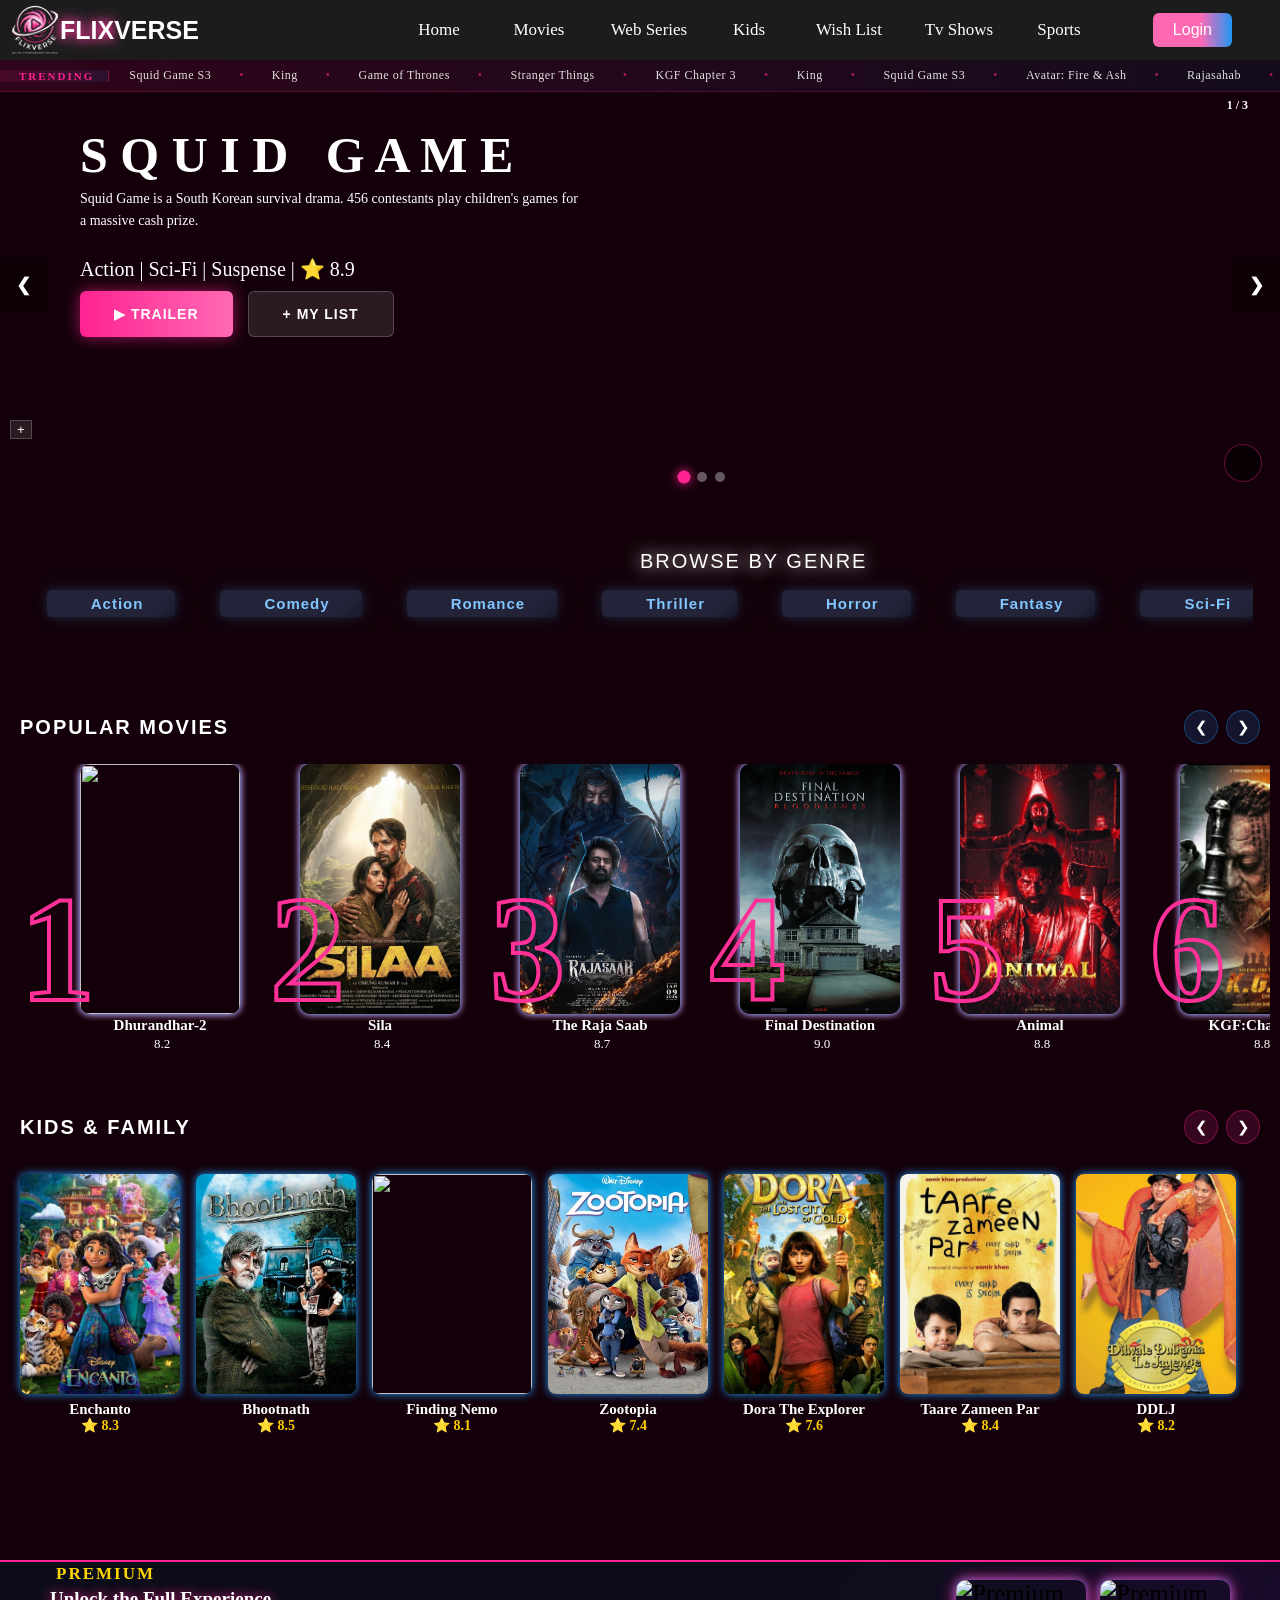
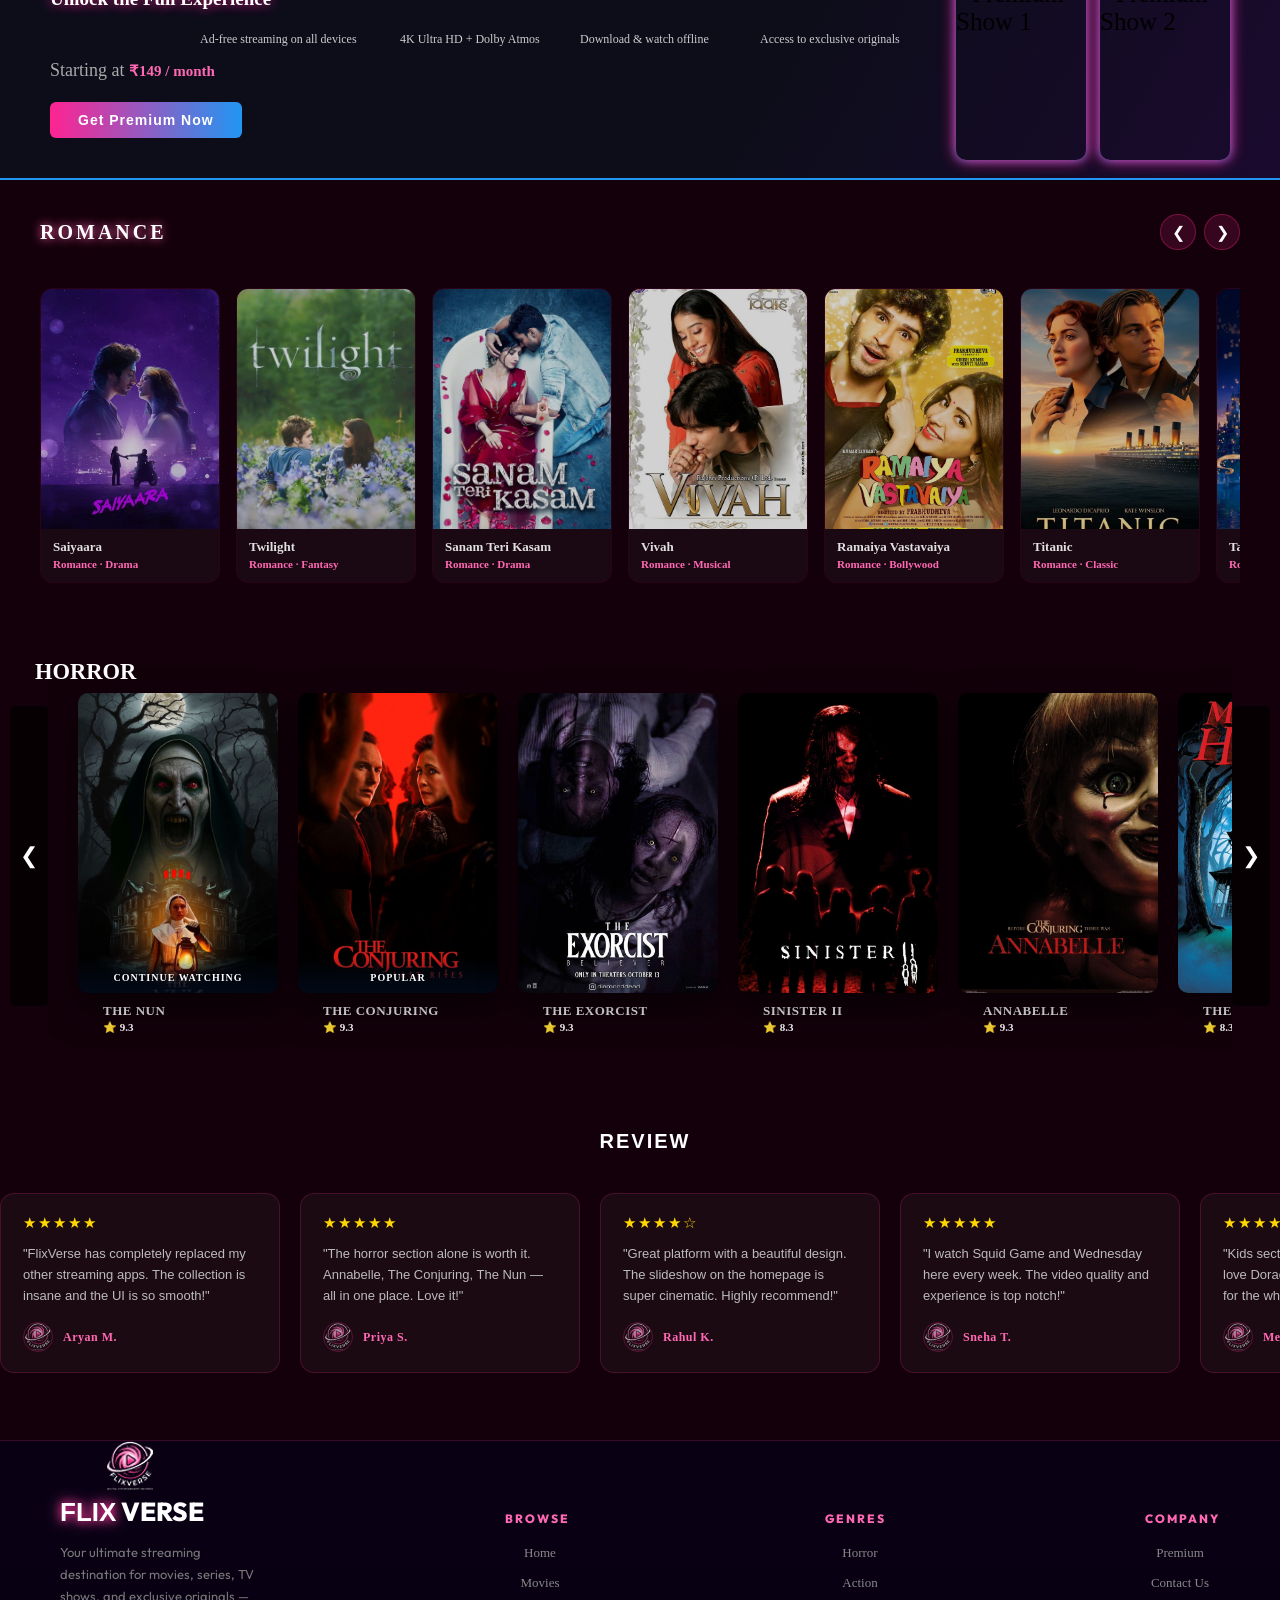
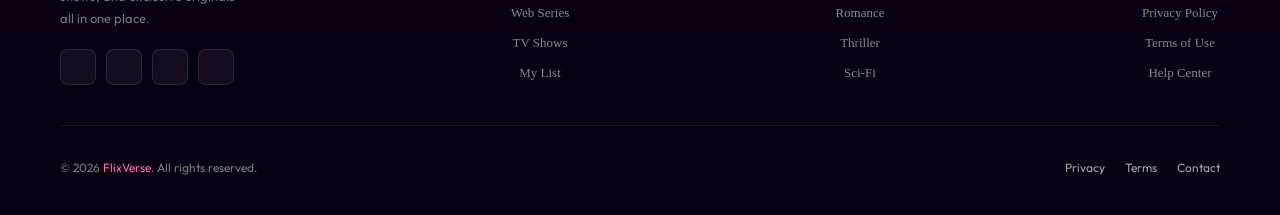
==== commit c153687c: "Update index.html" ====
--- a/index.html
+++ b/index.html
@@ -15,12 +15,12 @@
     <div class="nav">
       <ul>
         <li><a href="#home">Home</a></li>
-        <li><a href="HTML/movies.html">Movies</a></li>
-        <li id="ws"><a href="HTML/webseries.html">Web Series</a></li>
-        <li><a href="HTML/kids.html">Kids</a></li>
-        <li><a href="HTML/wishlist.html">Wish List</a></li>
-        <li id="tv"><a href="HTML/tvshow.html">Tv Shows</a></li>
-        <li><a href="HTML/sports.html">Sports</a></li>
+        <li><a href="movies.html">Movies</a></li>
+        <li id="ws"><a href="webseries.html">Web Series</a></li>
+        <li><a href="kids.html">Kids</a></li>
+        <li><a href="wishlist.html">Wish List</a></li>
+        <li id="tv"><a href="tvshow.html">Tv Shows</a></li>
+        <li><a href="sports.html">Sports</a></li>
       </ul>
     </div>
 
@@ -30,13 +30,13 @@
     </div>
 
     <div class="icon">
-        <button class="btn1" onclick="window.location.href='html/login.html'">Login</button>
+        <button class="btn1" onclick="window.location.href='login.html'">Login</button>
     </div>
 <div class="menuicon" id="menuIcon" onclick="toggleMenu()">
     <i class="fa-solid fa-bars" id="menuBarsIcon"></i>
     <div class="menu-dropdown" id="menuDropdown">
-    <a href="HTML/contact.html"><i class="fa-solid fa-phone"></i> Contact Us</a>
-    <a href="HTML/aboutus.html"><i class="fa-solid fa-circle-info"></i> About Us</a>
+    <a href="contact.html"><i class="fa-solid fa-phone"></i> Contact Us</a>
+    <a href="aboutus.html"><i class="fa-solid fa-circle-info"></i> About Us</a>
     <a href="#reviews-section" onclick="scrollToReviews()"><i class="fa-solid fa-star"></i> Review</a>
     </div>
 </div>
@@ -101,7 +101,7 @@
      <div class="mov-info-tag" id="slide-info">Thriller | Survival | Suspense | ⭐ 8.9</div>
     <div class="buttons">
     <button class="play" onclick="openTrailerModal()" style="background:linear-gradient(90deg,#ff2391,#ff69b4);border:none;color:white;box-shadow:0 0 16px rgba(255,35,145,0.6);">▶ TRAILER</button>
-    <button class="list"><a href="HTML/wishlist.html">+ MY LIST</a></button>
+    <button class="list"><a href="wishlist.html">+ MY LIST</a></button>
     </div>
                     <button class="list" onclick="addToWishlist()" id="plus">+</button>
     </div>
@@ -119,19 +119,19 @@
   <div class="genre-slides">
     <button class="genre-slide">
         <i class="fa-solid fa-bolt"></i>
-        <span><a href="HTML/movies.html">Action</a></span>
+        <span><a href="movies.html">Action</a></span>
     </button>
     <button class="genre-slide">
         <i class="fa-solid fa-face-grin-squint-tears"></i>
-        <span><a href="HTML/movies.html">Comedy</a></span>
+        <span><a href="movies.html">Comedy</a></span>
     </button>
     <button class="genre-slide">
         <i class="fa-solid fa-heart"></i>
-        <span><a href="HTML/movies.html">Romance</a></span>
+        <span><a href="movies.html">Romance</a></span>
     </button>
     <button class="genre-slide">
         <i class="fa-solid fa-masks-theater"></i>
-        <span><a href="HTML/movies.html">Thriller</a></span>
+        <span><a href="movies.html">Thriller</a></span>
     </button>
     <button class="genre-slide" onclick="scrollToHorror()">
         <i class="fa-solid fa-ghost"></i>
@@ -139,11 +139,11 @@
     </button>
     <button class="genre-slide">
         <i class="fa-solid fa-hat-wizard"></i>
-        <span><a href="HTML/movies.html">Fantasy</a></span>
+        <span><a href="movies.html">Fantasy</a></span>
     </button>
     <button class="genre-slide">
         <i class="fa-solid fa-robot"></i>
-        <span><a href="HTML/movies.html">Sci-Fi</a></span>
+        <span><a href="movies.html">Sci-Fi</a></span>
     </button>
 </div>
 </div>
@@ -658,7 +658,7 @@
     </div>
 </div>
 
-<script src="JS/Script.js"></script>
+<script src="Script.js"></script>
 
 <!-- ── Trailer Modal ── -->
 <div id="trailerModal" onclick="if(event.target===this)closeTrailer()" style="
@@ -702,30 +702,30 @@
  <h4>Browse</h4>
             <ul>
                 <li><a href="#home">Home</a></li>
-                <li><a href="HTML/movies.html">Movies</a></li>
-                <li><a href="HTML/webseries.html">Web Series</a></li>
-                <li><a href="HTML/tvshow.html">TV Shows</a></li>
-                <li><a href="HTML/wishlist.html">My List</a></li>
+                <li><a href="movies.html">Movies</a></li>
+                <li><a href="webseries.html">Web Series</a></li>
+                <li><a href="tvshow.html">TV Shows</a></li>
+                <li><a href="wishlist.html">My List</a></li>
             </ul>
 </div>
 <div class="footer-col">
   <h4>Genres</h4>
             <ul>
                 <li><a href="#horror-section">Horror</a></li>
-                <li><a href="HTML/movies.html">Action</a></li>
-                <li><a href="HTML/movies.html">Romance</a></li>
-                <li><a href="HTML/movies.html">Thriller</a></li>
-                <li><a href="HTML/movies.html">Sci-Fi</a></li>
+                <li><a href="movies.html">Action</a></li>
+                <li><a href="movies.html">Romance</a></li>
+                <li><a href="movies.html">Thriller</a></li>
+                <li><a href="movies.html">Sci-Fi</a></li>
             </ul>
 </div>
 <div class="footer-col">
  <h4>Company</h4>
             <ul>
-                <li><a href="HTML/premium.html">Premium</a></li>
-                <li><a href="HTML/contact.html">Contact Us</a></li>
-                <li><a href="HTML/privacy.html">Privacy Policy</a></li>
-                <li><a href="HTML/terms.html">Terms of Use</a></li>
-                <li><a href="HTML/privacy.html">Help Center</a></li>
+                <li><a href="premium.html">Premium</a></li>
+                <li><a href="contact.html">Contact Us</a></li>
+                <li><a href="privacy.html">Privacy Policy</a></li>
+                <li><a href="terms.html">Terms of Use</a></li>
+                <li><a href="privacy.html">Help Center</a></li>
             </ul>
 </div>
 </div>
@@ -733,9 +733,9 @@
 <div class="footer-bottom">
  <p>&copy; 2026 <span>FlixVerse</span>. All rights reserved.</p>
     <div class="footer-bottom-links">
-            <a href="HTML/privacy.html">Privacy</a>
-            <a href="HTML/terms.html">Terms</a>
-            <a href="HTML/contact.html">Contact</a>
+            <a href="privacy.html">Privacy</a>
+            <a href="terms.html">Terms</a>
+            <a href="contact.html">Contact</a>
     </div>
 </div>
 </footer>
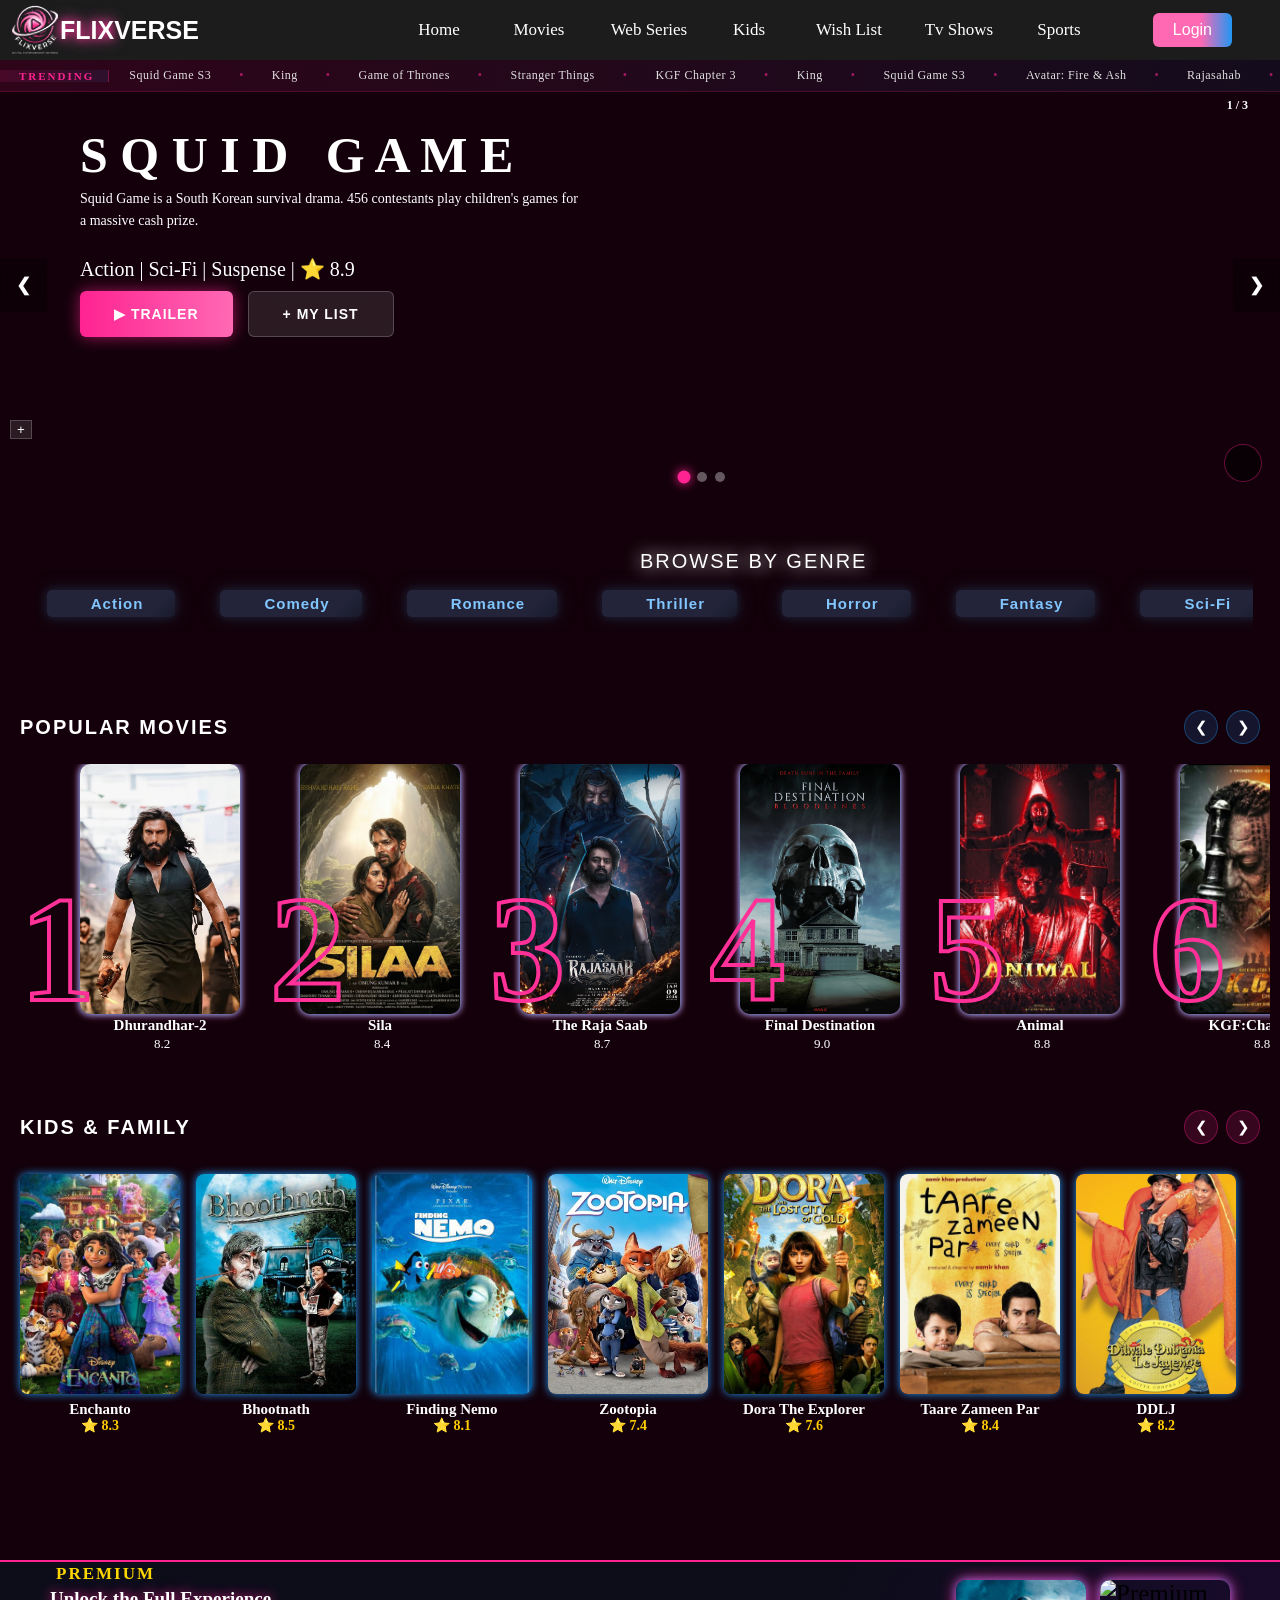
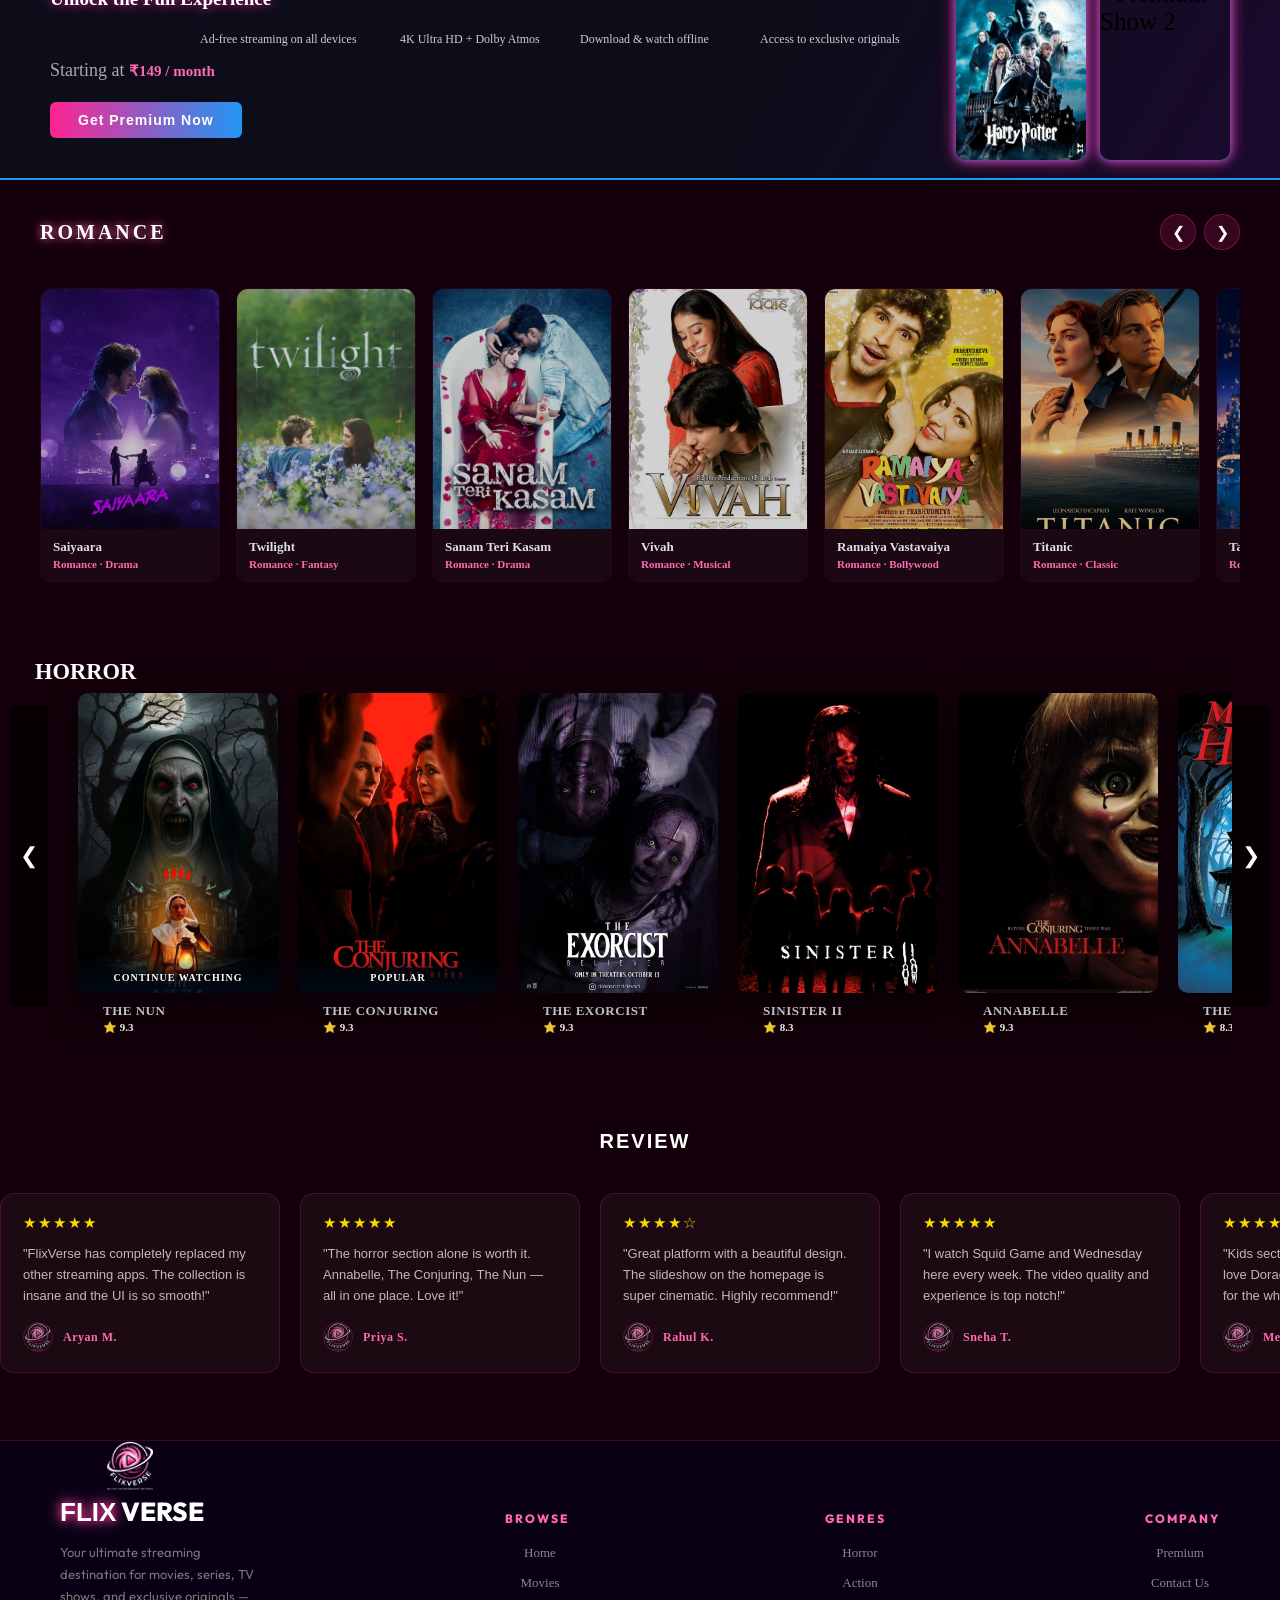
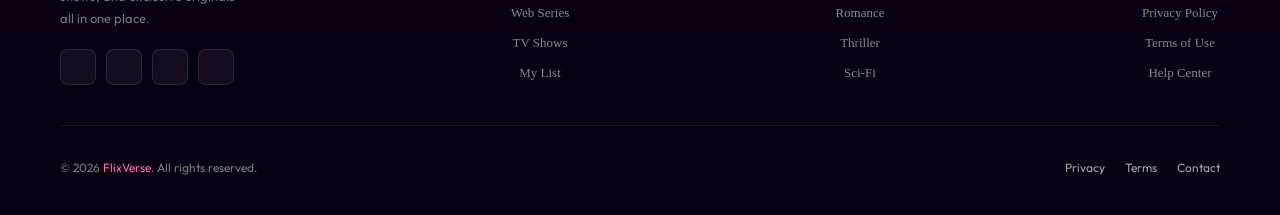
==== commit 5fb74298: "Update index.html" ====
--- a/index.html
+++ b/index.html
@@ -335,7 +335,7 @@
             <li><i class="fa-solid fa-check"></i> Access to exclusive originals</li>
         </ul>
         <div class="premium-price">Starting at <span>₹149 / month</span></div>
-        <button class="premium-cta" onclick="window.location.href='HTML/premium.html'">Get Premium Now</button>
+        <button class="premium-cta" onclick="window.location.href='premium.html'">Get Premium Now</button>
     </div>
     <div class="premium-right">
         <img src="MEDIA/series1.JPG" alt="Premium Show 1" class="premium-img">
